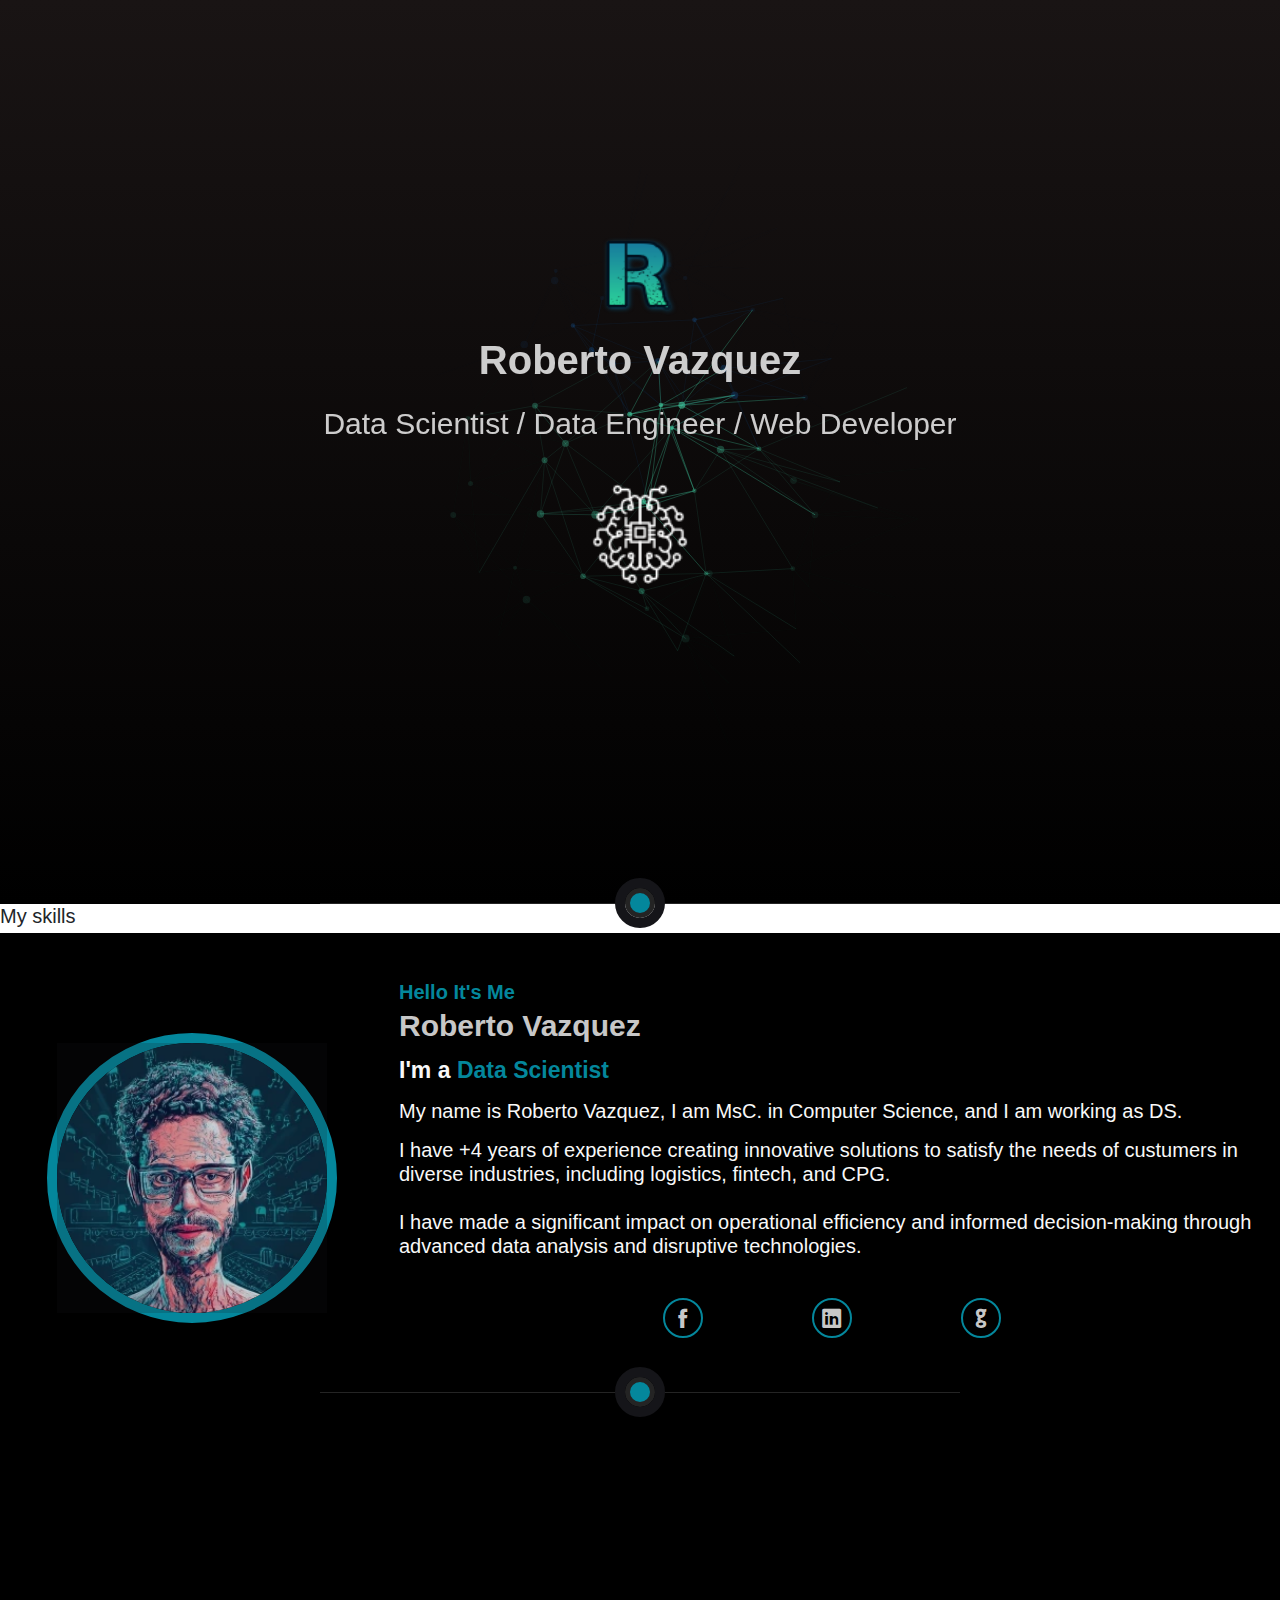
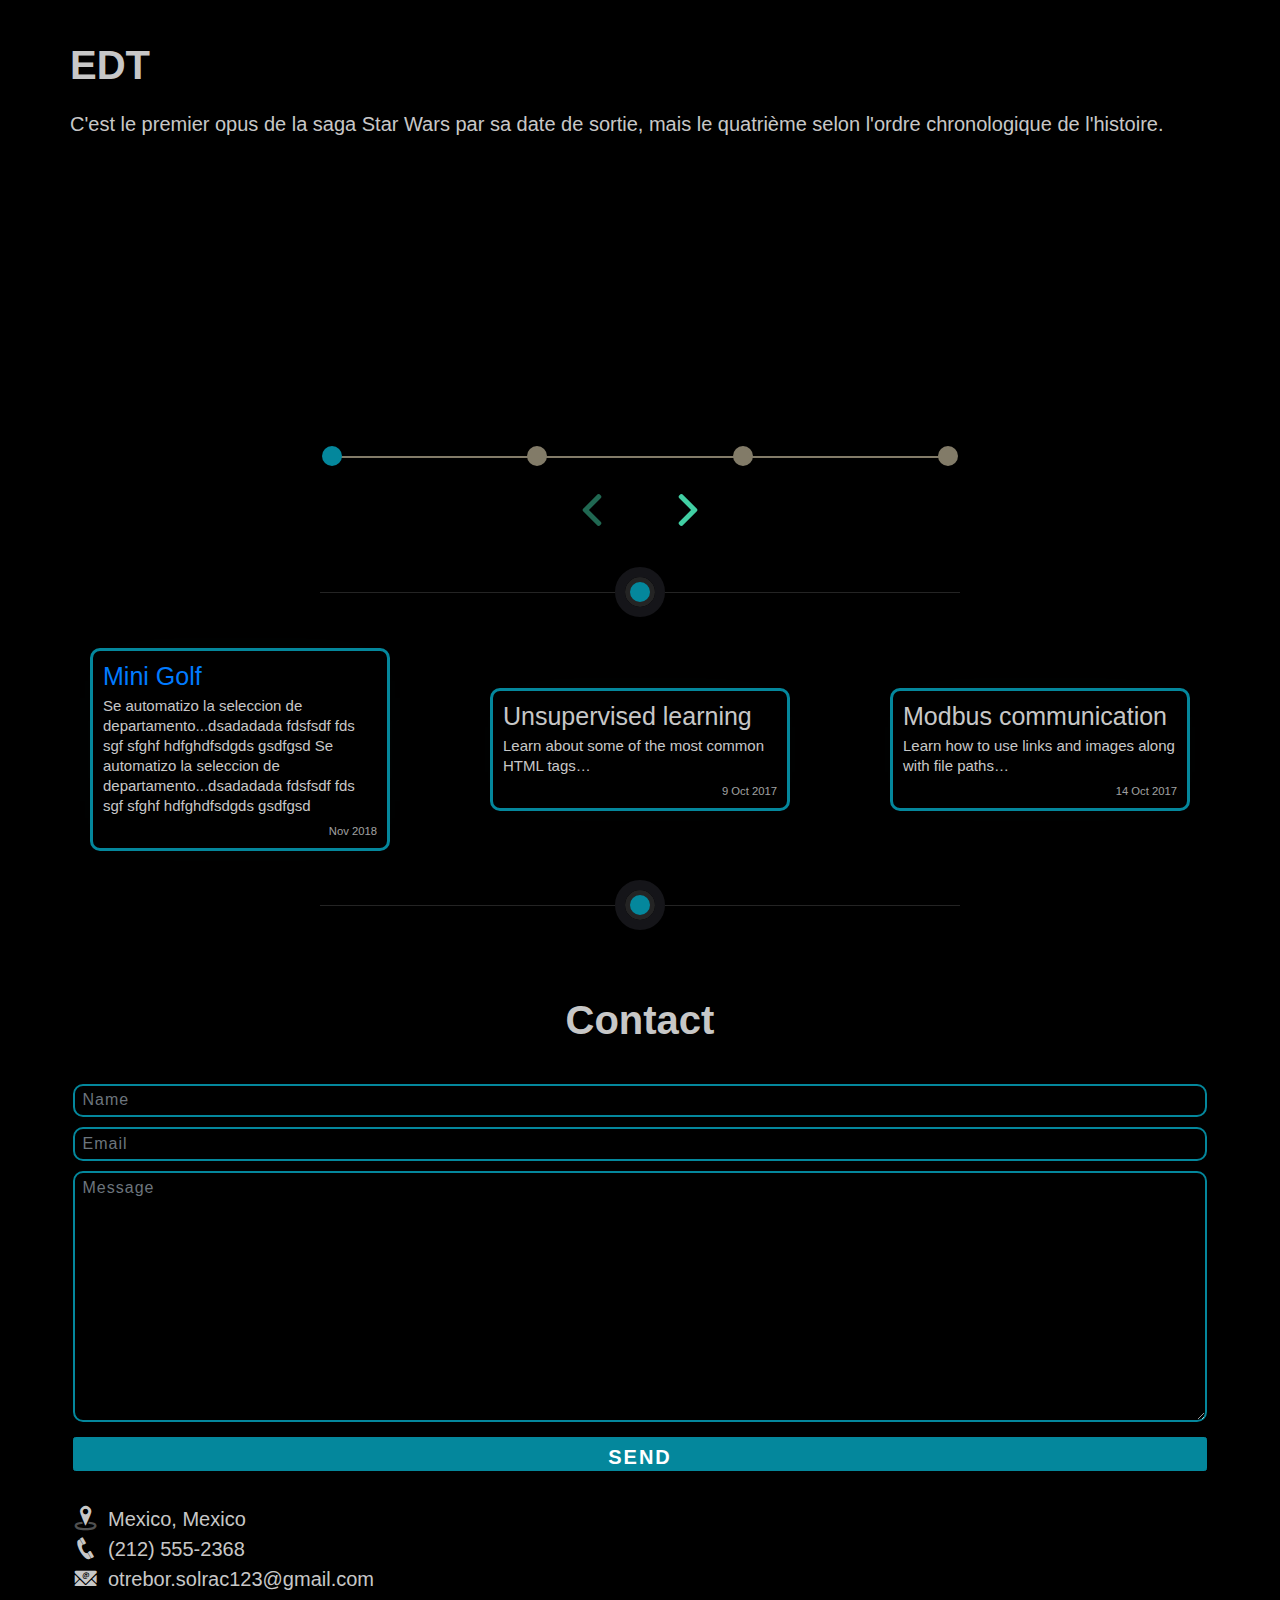
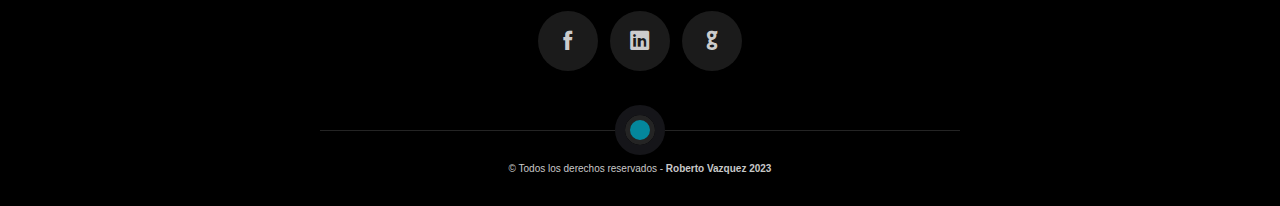
==== index.html @ 20b5a7e4 "main landing page" ====
<!DOCTYPE html>
<html lang="en">
  <head>
    <meta charset="UTF-8" />
    <meta http-equiv="X-UA-Compatible" content="IE=edge" />
    <meta name="viewport" content="width=device-width, initial-scale=1" />

    <title>Roberto Vazquez</title>

    <link
      href="https://fonts.googleapis.com/css2?family=DM+Sans:wght@400;500;700&family=Inter:wght@300;500&display=swap"
      rel="stylesheet"
    />
    <link rel="stylesheet" href="css/icofont.css" />

    <meta
      name="description"
      content="Ingeniero en mecatr'onica, graduado del IPN"
    />
    <meta
      name="keywords"
      content="mechatronic engineer,machine learning, optimization, mathematics, probability,statistics,compuer science"
    />
    <meta name="author" content="Roberto Vazquez" />

    <link rel="stylesheet" type="text/css" href="css/styles.css" />
    <!-- <link rel="stylesheet" type="text/css" href="css/row-down.css" />-->
    <!-- <link rel="stylesheet" type="text/css" href="css/navbar.css" /> -->
    <link rel="stylesheet" type="text/css" href="css/about-me.css" />
    <link rel="stylesheet" type="text/css" href="css/experience.css" />
    <link rel="stylesheet" type="text/css" href="css/projects.css" />
    <link rel="stylesheet" type="text/css" href="css/contact.css" />
    <link rel="stylesheet" type="text/css" href="css/footer.css" />
    <link rel="stylesheet" type="text/css" href="css/icofont/icofont.min.css" />
    <link
      rel="stylesheet"
      href="https://stackpath.bootstrapcdn.com/bootstrap/4.4.1/css/bootstrap.min.css"
    />
  </head>
  <body>
    <header>
      <!-- <nav class="navbar">
        <div class="logo-navbar">
          <img src="img/r-logo.png" />
        </div>
        <ul class="nav-links">
          <div class="menu">
            <li>
              <a href="#about-me" data-scroll class="text-color-nav"
                >About me</a
              >
            </li>
            <li>
              <a href="#work" data-scroll class="text-color-nav">Experience</a>
            </li>
            <li>
              <a href="#portfolio" data-scroll class="text-color-nav"
                >Projects</a
              >
            </li>
            <li>
              <a href="#certificates" data-scroll class="text-color-nav"
                >Certifications</a
              >
            </li>
            <li>
              <a href="#contact" data-scroll class="text-color-nav"
                >Contact me</a
              >
            </li>
          </div>
        </ul>
      </nav> -->
    </header>
    <main>
      <section class="header-animation fixed-circle">
        <canvas id="animation-canvas"></canvas>
        <div id="intro-animation">
          <div class="main-title">
            <div class="logo-r">
              <img src="img/r-logo.png" alt="Logo" />
            </div>
            <h1>Roberto Vazquez</h1>
            <p>
              Data Scientist / Data Engineer / Web Developer
            </p>
            <div class="logo-ml">
              <img src="img/brain-circuit.png" alt="machine-learning logo" />
            </div>
          </div>

          <!-- <div id="row-down">
            <a data-scroll href="#about-me">
              <span></span>
              <span></span>
              <span></span>
              <span></span>
            </a>
          </div> -->
        </div>
      </section>

      <sections class="skills">
        <h2>My skills</h2>
      </sections>
      <section class="about-me fixed-circle" id="about-me">
        <div class="about-me-container">
          <div class="about-me-picture">
            <div class="img">
              <img
                class="img-fluid mx-auto d-block w-100 h-100"
                src="img/roberto.png"
                alt="Roberto Vazquez"
              />
            </div>
          </div>
          <div class="about-me-content">
            <div class="about-me-content-description">
              <h3><span>Hello It's Me </span>Roberto Vazquez</h3>
              <h4>I'm a <span>Data Scientist</span></h4>
              <p>
                My name is Roberto Vazquez, I am MsC. in Computer Science, and I
                am working as DS.
              </p>
              <p>
                I have +4 years of experience creating innovative solutions to
                satisfy the needs of custumers in diverse industries, including
                logistics, fintech, and CPG. 
                
                <br />
                <br />
                I have made a significant impact on
                operational efficiency and informed decision-making through
                advanced data analysis and disruptive technologies.
              </p>
              <p></p>
            </div>
            <ul class="about-social">
              <li>
                <a href="#" target="_blank">
                  <i class="icofont-facebook"></i
                ></a>
              </li>
              <li>
                <a
                  href="https://www.linkedin.com/in/roberto-vazquez-74536046/"
                  target="_blank"
                  ><i class="icofont-linkedin"></i
                ></a>
              </li>
              <li>
                <a href="https://github.com/otrebor-solrac" target="_blank"
                  ><i class="icofont-github"></i
                ></a>
              </li>
            </ul>
          </div>
        </div>
      </section>

      <section class="work-experience fixed-circle" id="work-experience">
        <div class="experience-container">
          <input type="radio" name="film" id="input-1" checked />
          <input type="radio" name="film" id="input-2" />
          <input type="radio" name="film" id="input-3" />
          <input type="radio" name="film" id="input-4" />

          <div class="arrow left" id="arrow-left">
            <label for="input-1">
              <img src="img/flecha-izquierda.png" />
            </label>
          </div>
          <div class="arrow right" id="arrow-right">
            <label for="input-1">
              <img src="img/flecha-derecha.png" />
            </label>
          </div>
          <div class="content">
            <div class="timeline" id="timeline">
              <label class="timeline-dot" for="input-1"></label>
              <label class="timeline-dot" for="input-2"></label>
              <label class="timeline-dot" for="input-3"></label>
              <label class="timeline-dot" for="input-4"></label>
              <div class="timeline-line"></div>
            </div>
            <div class="experience-picture">
              <div class="films-image">
                <div class="films-image-wrapper">
                  <div
                    class="film-image"
                    style="
                      background-image: url(https://media.discordapp.net/attachments/935834214048362506/936037094374133880/MV5BNzVlY2MwMjktM2E4OS00Y2Y3LWE3ZjctYzhkZGM3YzA1ZWM2XkEyXkFqcGdeQXVyNzkwMjQ5NzM._V1_FMjpg_UX1000_.jpg);
                    "
                  ></div>
                  <div
                    class="film-image"
                    style="
                      background-image: url(https://media.discordapp.net/attachments/935834214048362506/936037095053619290/MV5BYmU1NDRjNDgtMzhiMi00NjZmLTg5NGItZDNiZjU5NTU4OTE0XkEyXkFqcGdeQXVyNzkwMjQ5NzM._V1_.jpg);
                    "
                  ></div>
                  <div
                    class="film-image"
                    style="
                      background-image: url(https://media.discordapp.net/attachments/935834214048362506/936037095435305010/55c53b944410859376e55edc1ae3ae5b.jpeg?width=507&height=733);
                    "
                  ></div>
                </div>
              </div>
            </div>
            <div class="experience-description">
              <div class="films-info" id="exp-info-1">
                <div class="film-info">
                  <div class="icon"></div>
                  <h2 class="title">EDT</h2>
                  <p class="description">
                    C'est le premier opus de la saga Star Wars par sa date de
                    sortie, mais le quatrième selon l'ordre chronologique de
                    l'histoire.
                  </p>
                </div>
                <div class="film-info inactive" id="exp-info-2">
                  <div class="icon"></div>
                  <h2 class="title">Inteliemetrica</h2>
                  <p class="description">
                    La guerre entre le maléfique Empire galactique et son
                    antagoniste, l’Alliance rebelle, bat son plein.
                  </p>
                </div>
                <div class="film-info inactive" id="exp-info-3">
                  <div class="icon"></div>
                  <h2 class="title">Sineti</h2>
                  <p class="description">
                    Le maléfique Empire galactique construit une nouvelle
                    station spatiale Étoile de la mort pour anéantir
                    définitivement l'Alliance rebelle.
                  </p>
                </div>
              </div>
            </div>
          </div>
        </div>
      </section>

      <section class="projects fixed-circle" id="projects">
        <div id="modal1" class="modalmask">
          <div class="modalbox movedown">
            <a href="#close" title="Close" class="close">X</a>
            <h2>Proyecto MiniGolf</h2>
            <p>
              La ventana modal aparece por arriba y se desliza hasta su
              posición. Un efecto simple pero elegante.
            </p>
            <p>
              Aquí puedes incluir cualquier cosa como vídeos, mapas,
              formularios...
            </p>
          </div>
        </div>

        <div class="card-grid-space">
          <div class="card">
            <div class="project-description">
              <h1><a href="#modal1">Mini Golf</a></h1>
              <p>
                Se automatizo la seleccion de departamento...dsadadada fdsfsdf
                fds sgf sfghf hdfghdfsdgds gsdfgsd Se automatizo la seleccion de
                departamento...dsadadada fdsfsdf fds sgf sfghf hdfghdfsdgds
                gsdfgsd
              </p>
            </div>
            <div class="date">Nov 2018</div>
          </div>
        </div>
        <div class="card-grid-space">
          <div class="card">
            <div class="project-description">
              <h1>Unsupervised learning</h1>
              <p>Learn about some of the most common HTML tags…</p>
            </div>
            <div class="date">9 Oct 2017</div>
          </div>
        </div>
        <div class="card-grid-space">
          <div class="card">
            <div class="project-description">
              <h1>Modbus communication</h1>
              <p>Learn how to use links and images along with file paths…</p>
            </div>
            <div class="date">14 Oct 2017</div>
          </div>
        </div>
      </section>

      <section class="section-contact fixed-circle" id="contact">
        <h2 class="section-header">Contact</h2>
        <div class="contact-wrapper">
          <form id="contact-form" class="form-horizontal" role="form">
            <div class="form-group">
              <div>
                <input
                  type="text"
                  class="form-control"
                  id="name"
                  placeholder="Name"
                  name="name"
                  value=""
                  required
                />
              </div>
            </div>

            <div class="form-group">
              <div>
                <input
                  type="email"
                  class="form-control"
                  id="email"
                  placeholder="Email"
                  name="email"
                  value=""
                  required
                />
              </div>
            </div>

            <textarea
              class="form-control"
              rows="10"
              placeholder="Message"
              name="message"
              required
            ></textarea>

            <button
              class="btn btn-primary send-button"
              id="submit"
              type="submit"
              value="SEND"
            >
              <div class="alt-send-button">
                <i class="fa fa-paper-plane"></i
                ><span class="send-text">SEND</span>
              </div>
            </button>
          </form>
          <div class="direct-contact-container">
            <ul class="contact-list">
              <li class="list-item">
                <div class="icon">
                  <i class="icofont-duotone icofont-location"></i>
                </div>
                <span class="contact-text place">Mexico, Mexico</span>
              </li>

              <li class="list-item">
                <div class="icon">
                  <i class="icofont-phone"></i>
                </div>
                <span class="contact-text phone">(212) 555-2368</span>
              </li>

              <li class="list-item">
                <div class="icon">
                  <i class="icofont-email"></i>
                </div>
                <span class="contact-text gmail"
                  ><a href="mailto:#" title="Send me an email"
                    >otrebor.solrac123@gmail.com</a
                  ></span
                >
              </li>
            </ul>
            <ul class="social-media-list">
              <li>
                <a href="#" target="_blank" class="contact-icon">
                  <i class="icofont-facebook" aria-hidden="true"></i
                ></a>
              </li>
              <li>
                <a
                  href="https://www.linkedin.com/in/roberto-vazquez-74536046/"
                  target="_blank"
                  class="contact-icon"
                >
                  <i class="icofont-linkedin" aria-hidden="true"></i
                ></a>
              </li>
              <li>
                <a
                  href="https://github.com/otrebor-solrac"
                  target="_blank"
                  class="contact-icon"
                >
                  <i class="icofont-github" aria-hidden="true"></i
                ></a>
              </li>
            </ul>
          </div>
        </div>
      </section>
    </main>
    <footer>
      <div class="footer-container">
        <p>
          © Todos los derechos reservados -
          <strong> Roberto Vazquez 2023 </strong>
        </p>
      </div>
    </footer>

    <!-- Script for intro animation  -->
    <script src="scripts/animation/TweenLite.min.js"></script>
    <script src="scripts/animation/EasePack.min.js"></script>
    <script src="scripts/animation/rAF.js"></script>
    <script src="scripts/animation/introAnimation.js"></script>
    <script src="scripts/animation/waypoints.min.js"></script>

    <script src="scripts/carrusel.js"></script>
  </body>
</html>
---- css/styles.css ----
:root {
  --black-background: black;
  --warm-black: #031926;
  --just-white: rgba(245, 245, 245, 0.829);
  --gradient-black: rgba(21, 21, 25, 0.18);
  --purple: #3c3163;
  --yellow: #fff38a;
  --transition-time: 0.5s;
  --bg-filter-opacity: 0.5;
  --warm-blue: #04879c;
  --grey: #827b68;
}

* {
  box-sizing: border-box;
  margin: 0;
  padding: 0;
}

html {
  font-size: 62.5%;
  font-family: "DM Sans", sans-serif;
}

body {
  background: var(--black-background);
  color: var(--just-white);
}

/* Lighting circle */
.fixed-circle {
  padding: 50px 10px;
  position: relative;
  transition: all 0.9s ease-in-out;
}
.fixed-circle::after {
  content: "";
  position: absolute;
  bottom: 0;
  left: 50%;
  width: 50%;
  height: 1px;
  transform: translateX(-50%);
  background-color: #242424;
}
.fixed-circle::before {
  content: "";
  position: absolute;
  bottom: -14px;
  left: 50%;
  width: 30px;
  height: 30px;
  border-radius: 50%;
  transform: translateX(-50%);
  background-color: var(--warm-blue);
  border: 5px solid #242424;
  outline: 10px solid #151519;
  z-index: 9;
  animation: toggleFade 2s infinite;
}
@keyframes toggleFade {
  0%,
  100% {
    background-color: var(--warm-blue);
  }
  50% {
    background-color: #242424;
  }
}

/* Start animation */
.header-animation {
  height: 100%;
  width: 100%;
  background-color: var(--black-background);
  background-image: linear-gradient(0deg, #000000 0%, #191414 100%);
  padding: 0px;
}

/*Content*/
.main-title {
  position: absolute;
  height: 50%;
  width: 50%;
  left: 25%;
  top: 25%;
  color: var(--just-white);
}

.main-title .logo-r {
  text-align: center;
}

.main-title h1 {
  font-size: 4rem;
  font-weight: 700;
  text-align: center;
  margin: 10px;
}

.main-title p {
  margin-top: 20px;
  font-size: 3rem;
  font-weight: 500;
  text-align: center;
  line-height: 2.5rem;
}

.main-title .logo-ml {
  text-align: center;
  padding-top: 3rem;
  filter: invert(100%);
  -webkit-filter: invert(100%);
}

img {
  height: 100px;
  width: 100px;
}

@media (max-width: 640px) {
  img {
    width: 70px;
    height: 70px;
  }
  .main-title h1 {
    font-size: 4rem;
  }
  .main-title p {
    font-size: 2rem;
  }
}

@media (min-width: 641px) {
  .main-title p {
    line-height: 4rem;
  }
}
---- css/row-down.css ----
/* style="width: 100%; height: 400px; border-radius: 50%" */

#row-down a {
  border-radius: 50%;
}

#row-down a span {
  position: absolute;
  top: 88%;
  left: 50%;
  width: 24px;
  height: 24px;
  margin-left: -12px;
  border-left: 2px solid #ffffff;
  border-bottom: 2px solid #ffffff;
  -webkit-transform: rotate(-45deg);
  transform: rotate(-45deg);
  -webkit-animation: rdown 2s infinite;
  animation: rdown 2s infinite;
  opacity: 0;
  box-sizing: border-box;
}

#row-down a span:nth-of-type(1) {
  -webkit-animation-delay: 0s;
  animation-delay: 0s;
}

#row-down a span:nth-of-type(2) {
  top: 90%;
  -webkit-animation-delay: 0.1s;
  animation-delay: 0.1s;
}

#row-down a span:nth-of-type(3) {
    top: 92%;
    -webkit-animation-delay: 0.2s;
    animation-delay: 0.2s;
  }

#row-down a span:nth-of-type(4) {
  top: 94%;
  -webkit-animation-delay: 0.3s;
  animation-delay: 0.3s;
}

@keyframes rdown {
  0% {
    opacity: 0;
  }
  50% {
    opacity: 1;
  }
  100% {
    opacity: 0;
  }
}
---- css/navbar.css ----
/* .text-color-nav {
  color: rgba(245, 245, 245, 0.829);
} */

.navbar {
  display: flex;
  align-items: center;
  justify-content: space-between;
  background-color: #1f1f1e;
  height: 4rem;
  overflow: hidden;
}
.navbar img {
  height: 50px;
  width: 50px;
}

.nav-links {
  list-style: none;
}

.nav-links a {
  /* color:var(--just-white); */
  color: rgba(245, 245, 245, 0.829);
  text-decoration: none;
}

.menu {
  display: flex;
  font-size: 2rem;
}

.menu li:hover {
  background-color: #4c9e9e;
  border-radius: 2px;
  transition: 0.5s ease;
}

.menu a:hover {
  text-decoration: none;
}

.menu li {
  padding: 5px 10px;
}

body {
  background: url("https://i.ytimg.com/vi/4kfXjatgeEU/maxresdefault.jpg");
}
.container {
  width: 80%;
  margin: auto;
  top: 50px;
  position: relative;
}
.flexnav,
.flexnav ul {
  list-style: none;
  margin: 0;
}
.flexnav,
.menu-button {
  font-family: Lato, Helvetica, sans-serif;
  line-height: 1;
  background: #2b2f3a;
}
.flexnav {
  padding: 0;
  display: block;
  overflow: visible;
  width: 100%;
}
.flexnav > li > a,
.menu-button {
  padding: 18px 22px;
  font-size: 18px;
  text-transform: uppercase;
}
.flexnav:after {
  content: "";
  display: table;
  clear: both;
}
.menu-button {
  display: none;
  color: #7a8189;
  cursor: pointer;
}
.flexnav > li {
  float: left;
  display: block;
  position: relative;
}
.flexnav li a {
  color: #7a8189;
  -webkit-transition: color 0.2s ease-out;
  -moz-transition: color 0.2s ease-out;
  -ms-transition: color 0.2s ease-out;
  -o-transition: color 0.2s ease-out;
  transition: color 0.2s ease-out;
}
.flexnav > li > a {
  display: block;
  font-weight: 300;
  text-decoration: none;
}
.flexnav li a:hover {
  color: #fff;
}
.flexnav > .item-with-ul > a {
  padding-right: 66px;
}
touch-button {
  display: block;
  position: absolute;
  right: 0;
  top: 0;
  width: 54px;
  height: 54px;
  z-index: 99;
  cursor: pointer;
  background: 0 0;
}
.touch-button::after {
  content: "";
  display: block;
  position: absolute;
  width: 26px;
  height: 26px;
  border: 1px solid #7a8189;
  right: 13px;
  top: 13px;
  border-radius: 23px;
}
.touch-button::before {
  content: "";
  display: block;
  width: 10px;
  height: 10px;
  position: absolute;
  border-bottom: 1px solid #7a8189;
  border-left: 1px solid #7a8189;
  right: 21px;
  top: 20px;
  -webkit-transform: rotate(-45deg);
  -moz-transform: rotate(-45deg);
  -ms-transform: rotate(-45deg);
  -o-transform: rotate(-45deg);
  transform: rotate(-45deg);
}
.flexnav li:hover > .touch-button::before,
.sm-screen .submenu-open::before {
  border-bottom-color: #fff;
  border-left-color: #fff;
}
.flexnav li:hover > .touch-button::after,
.sm-screen .submenu-open::after {
  border-color: #fff;
}
.flexnav ul {
  position: absolute;
  left: 0;
  padding: 0;
}
.flexnav ul ul {
  left: 244px;
  top: -1px;
}
.flexnav ul li {
  display: block;
  position: relative;
  padding: 0;
  margin: 0;
  border-top: 1px solid #31353f;
}
.flexnav ul li a {
  background: #2b2f3a;
  padding: 12px 22px;
  display: block;
  width: 200px;
  text-decoration: none;
}
.flexnav ul .touch-button {
  width: 40px;
  height: 40px;
  border-left: 1px solid #31353f;
}
.flexnav ul .touch-button::after {
  top: 8px;
  right: 8px;
  width: 22px;
  height: 22px;
}
.flexnav ul .touch-button::before {
  right: 17px;
  top: 16px;
  height: 7px;
  width: 7px;
  -webkit-transform: rotate(-135deg);
  -moz-transform: rotate(-135deg);
  -ms-transform: rotate(-135deg);
  -o-transform: rotate(-135deg);
  transform: rotate(-135deg);
}
@media all and (max-width: 800px) {
  .flexnav {
    overflow: hidden;
    max-height: 0;
  }
  .flexnav.show {
    overflow: visible;
    max-height: 3000px;
  }
  .flexnav li {
    float: none;
  }
  .flexnav ul li a {
    width: auto;
    padding-left: 42px;
  }
  .flexnav > li {
    border-top: 1px solid #31353f;
  }
  .flexnav ul,
  .flexnav ul ul {
    position: relative;
    left: 0;
    width: 100%;
  }
  .flexnav.show .touch-button,
  .menu-button .touch-button {
    border-left: 1px solid #31353f;
    z-index: 999;
  }
  .flexnav ul .touch-button::before {
    -webkit-transform: rotate(-45deg);
    -moz-transform: rotate(-45deg);
    -ms-transform: rotate(-45deg);
    -o-transform: rotate(-45deg);
    transform: rotate(-45deg);
    right: 16px;
    top: 15px;
  }
  .menu-button {
    display: block;
  }
  .menu-button .touch-button::before {
    -webkit-transform: rotate(0);
    -moz-transform: rotate(0);
    -ms-transform: rotate(0);
    -o-transform: rotate(0);
    transform: rotate(0);
    border-left: 0;
    border-top: 2px solid #7a8189;
    border-bottom: 2px solid #7a8189;
    height: 2px;
    width: 12px;
    top: 22px;
  }
  .menu-button::after {
    display: block;
    width: 12px;
    height: 2px;
    content: "";
    position: absolute;
    background: #7a8189;
    right: 21px;
    top: 30px;
  }
  .flexnav ul ul li a {
    padding-left: 62px;
  }
  .flexnav ul ul ul li a {
    padding-left: 82px;
  }
}
---- css/about-me.css ----
.about-me {
  background-color: var(--black-background);
  padding: 0px;
}
.about-me-container {
  padding-top: 30px;
}
.about-me-picture {
  display: flex;
  justify-content: center;
  align-items: center;
}
.about-me-content {
  display: flex;
  flex-direction: column;
}


.about-me .img {
  position: relative;
  width: 290px;
  height: 290px;
  border-radius: 50%;
  border: 10px solid var(--warm-blue);
}
.about-me .img img {
  border-radius: 50%;
  transition: 1s;
}
.about-me .img:hover img {
  transform: scale(1.03);
}

.about-me .img::after {
  content: "";
  position: absolute;
  top: 0%;
  left: 0%;
  width: 100%;
  height: 100%;
  background-color: rgba(21, 21, 25, 0.18);
}

.about-me .about-me-content h3 {
  font-size: 30px;
  line-height: 28.8px;
  font-weight: 800;
  color: var(--just-white);
  margin: 15px;
}

.about-me .about-me-content h3 span {
  font-size: 20px;
  margin-bottom: 5px;
  color: var(--warm-blue);
  display: block;
}
.about-me .about-me-content h4 {
  font-size: 23px;
  line-height: 28.8px;
  color: #f8f8f8;
  font-weight: 600;
  margin: 15px;
}

.about-me .about-me-content h4 span {
  color: var(--warm-blue);
  font-weight: 800;
}

.about-me .about-me-content p {
  width: calc(100% - 25px);
  font-size: 2rem;
  line-height: 24px;
  color: #f8f8f8;
  /* max-width: 400px; */
  margin: 15px;
}

.about-me .about-social {
  margin-top: 25px;
  list-style: none;
  display: inline-flex;
  justify-content: space-around;
  width: 50%;
  margin: 0 auto;
  padding-top: 25px;
  padding-bottom: 55px;
}

.about-me .about-social li a {
  display: block;
  font-size: 22px;
  color: var(--just-white);
  height: 40px;
  width: 40px;
  border-radius: 100%;
  border: 2px solid var(--warm-blue);
  line-height: 38px;
  text-align: center;
  -webkit-transition: all 0.4s;
  transition: all 0.4s;
  text-decoration: none;
}
.about-me .about-social li:hover a {
  transform: rotateY(360deg) scale(1.2);
  color: #f8f8f8;
}
.about-me .about-social li:nth-child(1):hover a {
  background-color: #1877f2;
  border-color: #1877f2;
}
.about-me .about-social li:nth-child(2):hover a {
  background-color: #0a66c2;
  border-color: #0a66c2;
}
.about-me .about-social li:nth-child(3):hover a {
  background-color: #0d1117;
  border-color: #0d1117;
}

@media (max-width: 640px) {
  .about-me .about-me-content {
    margin-top: 30px;
  }
  .about-me .img {
    width: 200px;
    height: 200px;
    border: 5px solid var(--warm-blue);
  }
}

@media (min-width: 641px) {
  .about-me-container {
    display: flex;
    flex-direction: row;
  }
  .about-me-picture {
    width: 30%;
  }
  .about-me-content {
    width: 70%;
  }
}

@media (min-width: 641px) and (max-width: 1000px) {
  .about-me .img {
    width: 190px;
    height: 190px;
    border: 5px solid var(--warm-blue);
  }
  .about-me .about-social {
    width: 50%;
    margin: 0 auto;
  }
}


/* @media (min-width: 576px) and (max-width: 767.98px) {
  .about-me .about-me-content {
    margin-top: 30px;
  }
}
@media (max-width: 575.98px) {
  .about-me .about-me-content h3 {
    font-size: 20px;
  }
}
@media (min-width: 576px) and (max-width: 767.98px) {
  .about-me .about-me-content h3 {
    height: auto;
    box-shadow: none;
  }
}
@media (min-width: 768px) and (max-width: 991.98px) {
  .about-me .about-me-content h3 {
    height: auto;
    box-shadow: none;
  }
} */
---- css/experience.css ----
.work-experience {
  background-color: var(--black-background);
}
.inactive {
  display: none;
}
.experience-container {
  padding: 0;
  margin: 0;
  user-select: none;
  width: 100%;
  height: 700px;
  /* background-color: red; */
  position: relative;
}

.experience-container input {
  position: absolute;
  left: -9999px;
}

.experience-container .arrow {
  position: absolute;
  width: 32px;
  height: 32px;
  bottom: 2.5%;
  z-index: 3;
}

.experience-container .arrow img {
  height: 32px;
  width: 32px;
  z-index: 2;
}

.experience-container .arrow.right {
  left: calc(50% + 32px);
}

.experience-container .arrow.left {
  left: calc(50% - 64px);
}
.experience-container .arrow label {
  position: absolute;
  opacity: 1;
  pointer-events: none;
}

.experience-container .content {
  width: 100%;
  height: 90%;
  display: flex;
  /* background-color: rgba(20, 8, 53, 0.788); */
  background-color: var(---black-background);
  position: absolute;
  z-index: 1;
  border-radius: 25px;
  margin: 0 auto;
  display: flex;
  flex-direction: column;
}

.experience-container .timeline {
  position: absolute;
  left: 10%;
  width: 80%;
  height: 30px;
  bottom: 0%;
  display: inline-flex;
  align-items: center;
  justify-content: space-evenly;
  /* max-width: 500px; */
  /* background-color: gainsboro; */
}
.experience-container .content .experience-picture {
  flex: 1 1 25%;
  /* background-color: darkorange; */
  margin: 10px;
  height: 35%;
}

.experience-container .content .experience-description {
  display: flex;
  flex-direction: column;
  flex: 1 1 75%;
  /* background-color: blue; */
  margin: 10px;
  height: 65%;
  position: relative;
}

.experience-container .timeline-dot {
  z-index: 1;
  height: 2rem;
  width: 2rem;
  border-radius: 50%;
  background: var(--warm-blue);
  transition: var(--transition-time) ease all;
}

.experience-container .timeline-line {
  position: absolute;
  top: calc(50% - 1px);
  margin-top: -1px;
  width: 60%;
  height: 2px;
  background: var(--grey);
}

.experience-container .film-info {
  position: absolute;
  top: 0;
  right: 0;
  width: calc(100% - 25px);
  transform: translate(5px);
  opacity: 1;
  transition: var(--transition-time) ease all;
  /* background-color: aqua; */
}

.experience-container .film-info .title {
  font-size: 40px;
  font-weight: 700;
  margin: 2rem;
  color: var(--just-white);
}
/* .experience-container .experience-description h2 {
  background-color: blue;
} */
.experience-container .film-info .description {
  margin: 2rem;
  font-size: 20px;
  line-height: 1.5;
  color: var(--just-white);
  /* background-color: blue; */
}
.experience-container .films-image {
  margin: 0 auto;
  position: relative;
  overflow: hidden;
  width: 100%;
  height: 30%;
}

.experience-container .films-image-wrapper {
  position: absolute;
  width: 100%;
  height: 100%;
  left: 0;
  display: flex;
  transition: var(--transition-time) ease all;
}
.experience-container .film-image {
  position: relative;
  height: 100%;
  flex: 1 1 33.33%;
  width: 33.33%;
  background-size: 130%;
}

.experience-container .timeline-line:before {
  content: "";
  position: absolute;
  left: 0;
  width: 0%;
  height: 100%;
  transition: var(--transition-time) ease all;
}

.experience-container #input-1:checked ~ .content .timeline-line::before {
  width: 0%;
  background: var(--warm-blue);
}

.experience-container #input-2:checked ~ .content .timeline-line:before {
  width: 33.3%;
  background: var(--warm-blue);
}

.experience-container #input-3:checked ~ .content .timeline-line:before {
  width: 66.6%;
  background: var(--warm-blue);
}

.experience-container #input-4:checked ~ .content .timeline-line:before {
  width: 100%;
  background: var(--warm-blue);
}
---- css/projects.css ----
.projects {
  display: flex;
  justify-content: space-around;
  flex-wrap: wrap;
  align-items: center;
  padding: 4rem;
  background-color: black;
}

.card-grid-space {
  width: 90%;
  max-width: 300px;
  height: auto;
  position: relative;
  margin: 15px;
}

.projects .card {
  height: 100%;
  font-size: 1.5rem;
  background-color: black;
  color: var(--just-white);
  border-radius: 10px;
  padding: 1rem;
  overflow: hidden;
  border: 3px solid var(--warm-blue);
  text-decoration: none;
  background-size: cover;
  background-position: center;

  box-shadow: 0 0 5rem -5rem var(--warm-blue);
  transition: all, var(--transition-time);
  align-items: flex-start;

  display: block;
  /* flex-direction: column; */
  position: relative;

  /* background-image: linear-gradient(
      rgba(0, 0, 0, var(--bg-filter-opacity)),
      rgba(0, 0, 0, var(--bg-filter-opacity))
    ),
    url("https://images1-focus-opensocial.googleusercontent.com/gadgets/proxy?container=focus&resize_w=1500&url=https://codetheweb.blog/assets/img/posts/html-syntax/cover.jpg"); */
}

.card .date {
  width: 100%;
  font-size: 0.75em;
  line-height: 1em;
  opacity: 0.8;
  display: flex;
  justify-content: flex-end;
}

.card h2 {
  margin: 0;
  font-size: 1.5em;
  line-height: 1.2em;
}

.card p {
  font-size: 1.5rem;
  margin-top: 0.5rem;
  line-height: 2rem;
}

/* 
.card:hover {
  transform: rotate(0);
}


.card:before,
.card:after {
  content: "";
  transform: scale(0);
  transform-origin: top left;
  border-radius: 50%;
  position: absolute;
  left: -50%;
  top: -50%;
  z-index: -5;
  transition: all, var(--transition-time);
  transition-timing-function: ease-in-out;
}

.card:before {
  background: #ddd;
  width: 250%;
  height: 250%;
}

.card:after {
  background: white;
  width: 200%;
  height: 200%;
}

.card:hover {
  color: var(--color);
}

.card:hover:before,
.card:hover:after {
  transform: scale(1);
}

.card-grid-space .num {
  font-size: 3em;
  margin-bottom: 1.2rem;
  margin-left: 1rem;
}

.info {
  font-size: 1.2em;
  display: flex;
  padding: 1em 3em;
  height: 3em;
}

.info img {
  height: 3em;
  margin-right: 0.5em;
}

.info h1 {
  font-size: 1em;
  font-weight: normal;
} */

/* MEDIA QUERIES */
/* @media screen and (max-width: 1285px) {
  .cards-wrapper {
    grid-template-columns: 1fr 1fr;
  }
}

@media screen and (max-width: 900px) {
  .cards-wrapper {
    grid-template-columns: 1fr;
  }
  .info {
    justify-content: center;
  }
  .card-grid-space .num {
    /margin-left: 0;
    /text-align: center;
  }
}

@media screen and (max-width: 500px) {
  .cards-wrapper {
    padding: 4rem 2rem;
  }
  .card {
    max-width: calc(100vw - 4rem);
  }
}

@media screen and (max-width: 450px) {
  .info {
    display: block;
    text-align: center;
  }
  .info h1 {
    margin: 0;
  }
} */


/*Efecto*/
.modalmask {
  position: fixed;
  top: 0;
  right: 0;
  bottom: 0;
  left: 0;
  background: rgba(0,0,0,0.5);
  z-index: 99999;
  opacity:0;
  -webkit-transition: opacity var(--transition-time) ease-in;
  -moz-transition: opacity var(--transition-time) ease-in;
  transition: opacity var(--transition-time) ease-in;
  pointer-events: none;
}
.modalmask:target {
  opacity:1;
  pointer-events: auto;
}

/*Formato de la ventana*/
.modalbox{
  width: 80%;
  height: 50%;
  position: absolute;
  background: #fff;
  border-radius:3px;
  -webkit-transition: all 500ms ease-in;
  -moz-transition: all 500ms ease-in;
  transition: all 500ms ease-in;
  padding: 10px;
  top: 25%;
  left: 10%;  
}

/*Movimientos*/
.movedown {
  margin: 0 auto;
}
.rotate {
  margin: 10% auto;
  -webkit-transform: scale(-5,-5);
  transform: scale(-5,-5);
}
.resize {
  margin: 10% auto;
  width:0;
  height:0;

}
.modalmask:target .movedown{       
  margin: 0 auto;
}
.modalmask:target .rotate{     
  transform: rotate(360deg) scale(1,1);
      -webkit-transform: rotate(360deg) scale(1,1);
}

.modalmask:target .resize{
  width:300px;
  height:300px;
}

/*Boton de cerrar*/
.close {
  background: #606061;
  color: #FFFFFF;
  line-height: 25px;
  position: absolute;
  right: 1px;
  text-align: center;
  top: 1px;
  width: 24px;
  text-decoration: none;
  font-weight: bold;
  border-radius:3px;

}

.close:hover {
  background: #FAAC58;
  color:#222;
}
---- css/contact.css ----
#contact {
  width: 100%;
  height: 100%;
  background-color: var(--black-background);
}

.section-contact .section-header {
  text-align: center;
  margin: 0 auto;
  padding: 40px 0;
  font-size: 4rem;
  font-weight: 700;
  color: var(--just-white);
  max-width: 840px;
}

.section-contact .contact-wrapper {
  display: flex;
  flex-direction: column;
  justify-content: center;
  margin: 0 auto;
  min-width: 320px;
  /* background-color: blue; */
  position: relative;
}

.section-contact .form-horizontal {
  width: 90%;
  font-weight: 500;
  display: flex;
  flex-direction: column;
  justify-content: center;
  margin: 0 auto;
}

.section-contact .direct-contact-container {
  width: 90%;
  font-weight: 500;
  margin: 0 auto;
  font-size: 1.6rem;
  display: flex;
  flex-direction: column;
  justify-content: center;
}

.section-contact .form-control,
textarea {
  width: 100%;
  border-radius: 10px;
  border: 2px solid var(--warm-blue);
  background-color: var(--black-background);
  letter-spacing: 1px;
  font-size: 1.6rem;
}

#submit {
  background-color: var(--warm-blue);
  border-color: var(--warm-blue);
}
.send-button {
  margin-top: 15px;
  height: 34px;
  width: 100%;
  overflow: hidden;
  transition: all 0.2s ease-in-out;
  border-radius: 10px;
}
.send-text {
  font-size: 2rem;
  font-weight: 700;
  letter-spacing: 2px;
}

.contact-list {
  list-style-type: none;
  display: flex;
  flex-direction: column;
  justify-content: center;
  text-decoration: none;
  padding-top: 30px;
  color: var(--just-white);
}

.social-media-list {
  position: relative;
  font-size: 22px;
  text-align: center;
  width: 100%;
  margin: 0 auto;
  padding: 0;
}

.list-item {
  line-height: 2rem;
  display: flex;
  margin-top: 5px;
  align-items: center;
  color: var(--just-white);
}
.contact-text {
  font-size: 2rem;
}
.list-item .icon {
  font-size: 2.5rem;
  margin-right: 10px;
}

.contact-list li a {
  color: var(--just-white);
}

.social-media-list li a {
  color: var(--just-white);
}

.social-media-list li {
  position: relative;
  display: inline-block;
  height: 60px;
  width: 60px;
  margin: 10px 3px;
  line-height: 60px;
  border-radius: 50%;
  color: var(--just-white);
  background-color: rgb(27, 27, 27);
  cursor: pointer;
  transition: all 0.2s ease-in-out;
}

/* .social-media-list li:after {
  content: "";
  position: absolute;
  top: 0;
  left: 0;
  width: 60px;
  height: 60px;
  line-height: 60px;
  border-radius: 50%;
  opacity: 0;
  box-shadow: 0 0 0 1px var(--just-white);
  transition: all 0.2s ease-in-out;
}

.social-media-list li:hover {
  background-color: var(--just-white);
} */

/* .social-media-list li:hover:after {
  opacity: 1;
  transform: scale(1.12);
  transition-timing-function: cubic-bezier(0.37, 0.74, 0.15, 1.65);
} */

/* .social-media-list li:hover a {
  color: var(--black-background);
} */

/*
@media screen and (max-width: 850px) {
  .contact-wrapper {
    display: flex;
    flex-direction: column;
  }
  .direct-contact-container,
  .form-horizontal {
    margin: 0 auto;
  }

  .direct-contact-container {
    margin-top: 60px;
    max-width: 300px;
  }
  .social-media-list li {
    height: 60px;
    width: 60px;
    line-height: 60px;
  }
  .social-media-list li:after {
    width: 60px;
    height: 60px;
    line-height: 60px;
  }
}

@media screen and (max-width: 569px) {
  .direct-contact-container,
  .form-wrapper {
    float: none;
    margin: 0 auto;
  }
  .form-control,
  textarea {
    margin: 0 auto;
  }

  .name,
  .email,
  textarea {
    width: 280px;
  }

  .direct-contact-container {
    margin-top: 60px;
    max-width: 280px;
  }
  .social-media-list {
    left: 0;
  }
  .social-media-list li {
    height: 55px;
    width: 55px;
    line-height: 55px;
    font-size: 2rem;
  }
  .social-media-list li:after {
    width: 55px;
    height: 55px;
    line-height: 55px;
  }
}

@media screen and (max-width: 410px) {
  .send-button {
    width: 99%;
  }
} */
---- css/footer.css ----
.footer-container {
  background-color: black;
  display: flex;
  justify-content: center;
}

.footer-container p {
  margin: 30px;
  font-size: 1rem;
  color: var(--just-white);
}
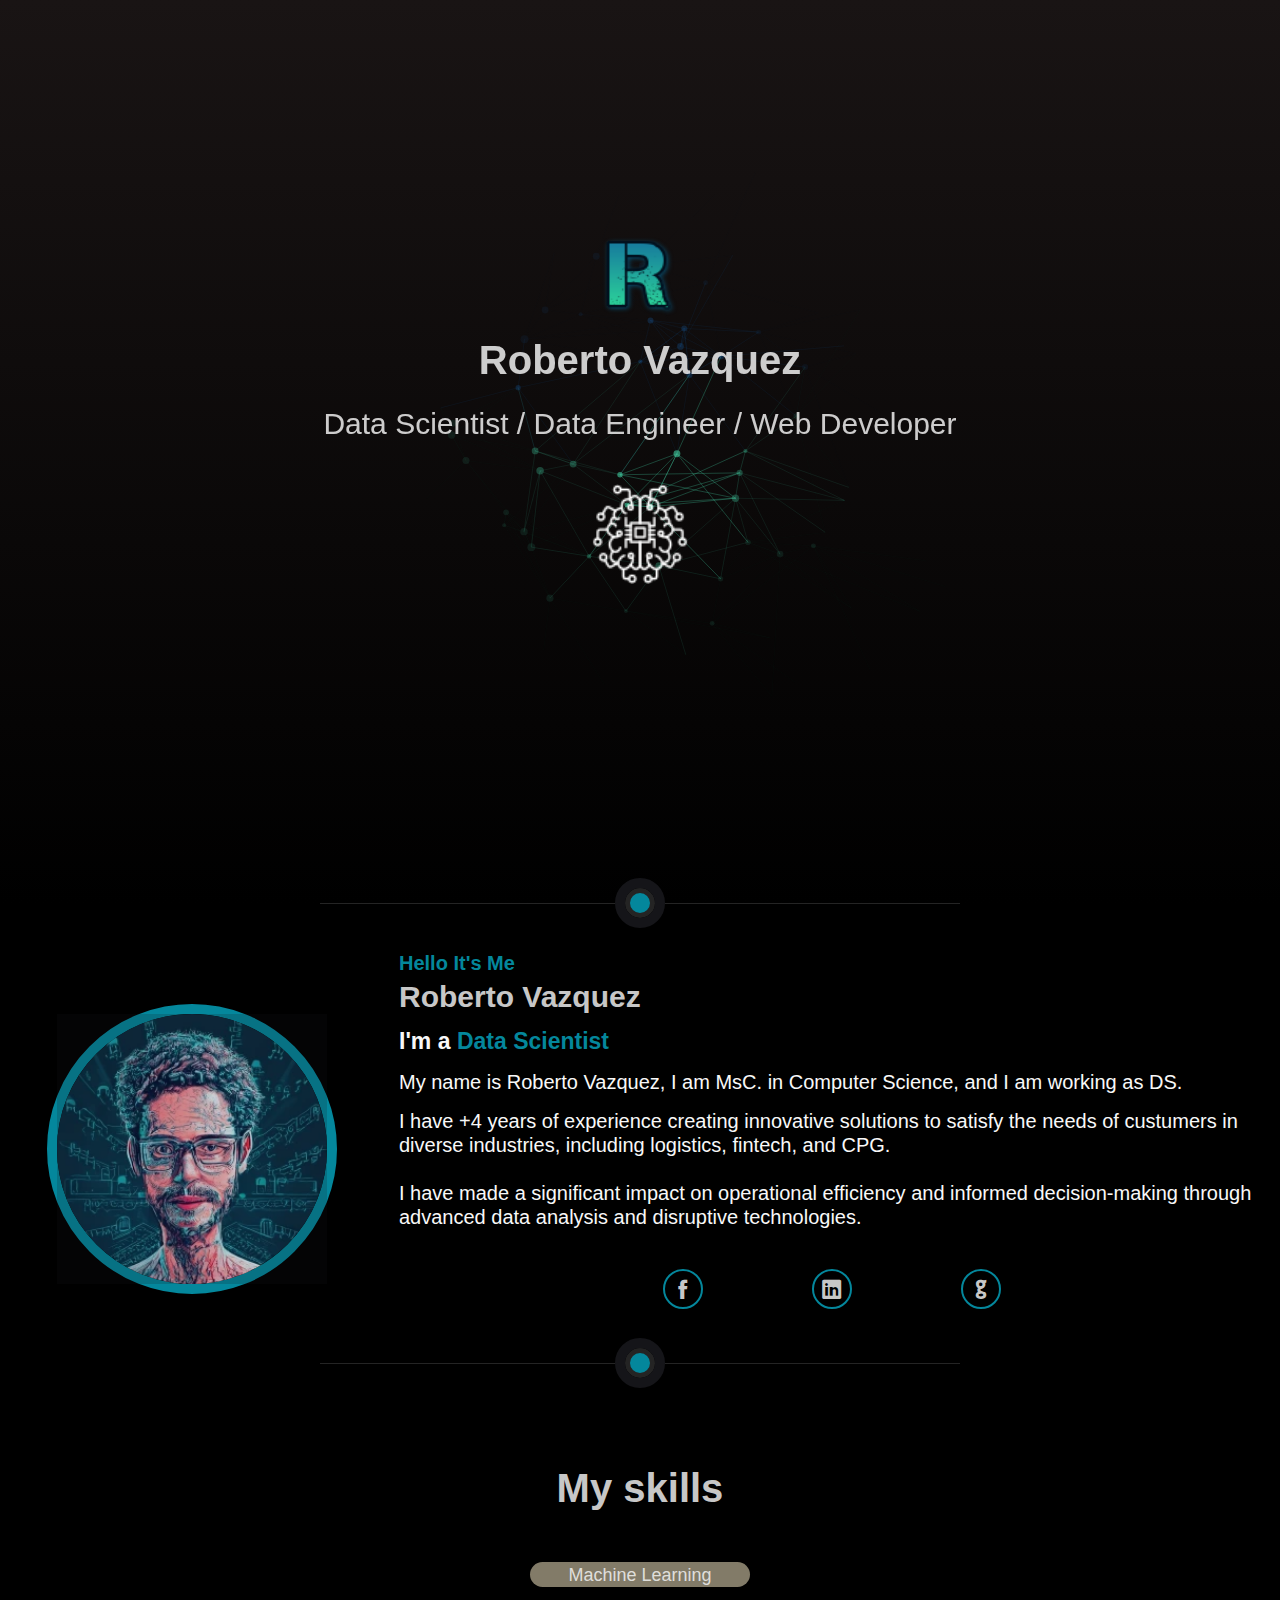
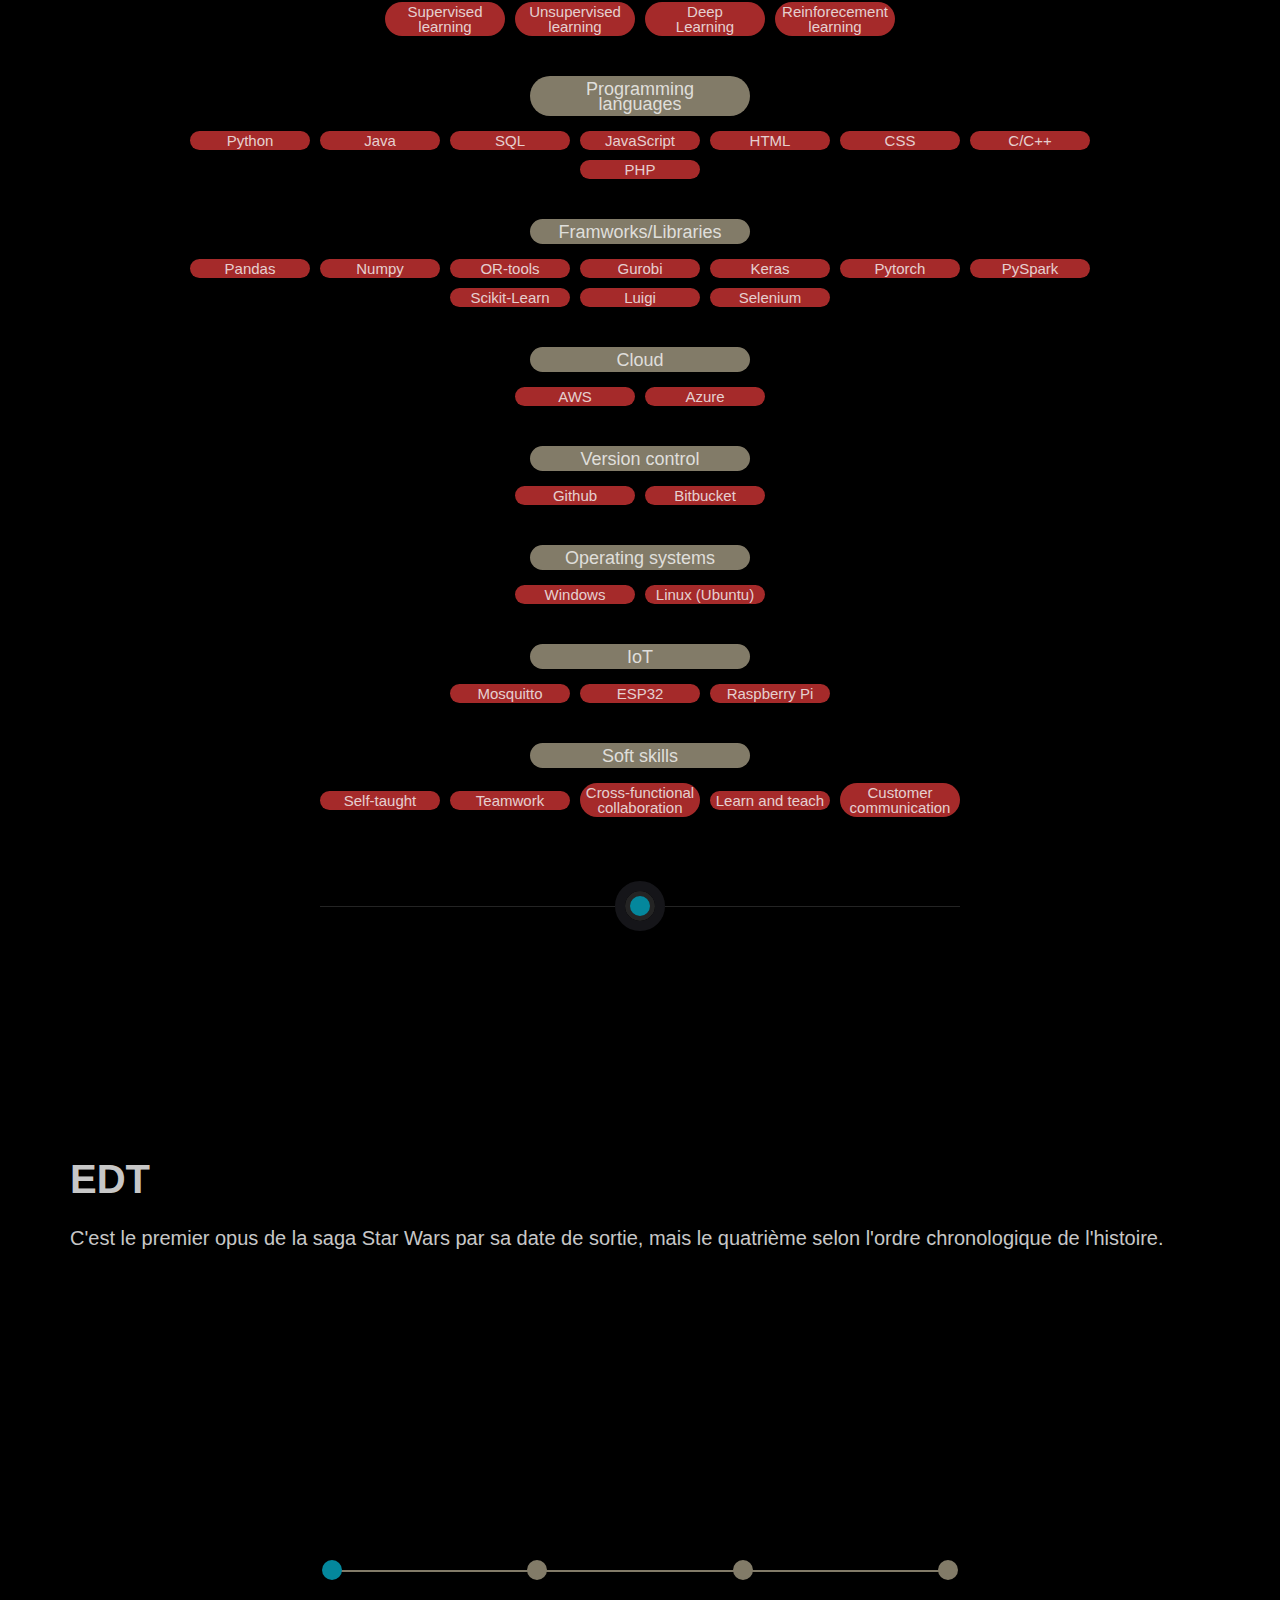
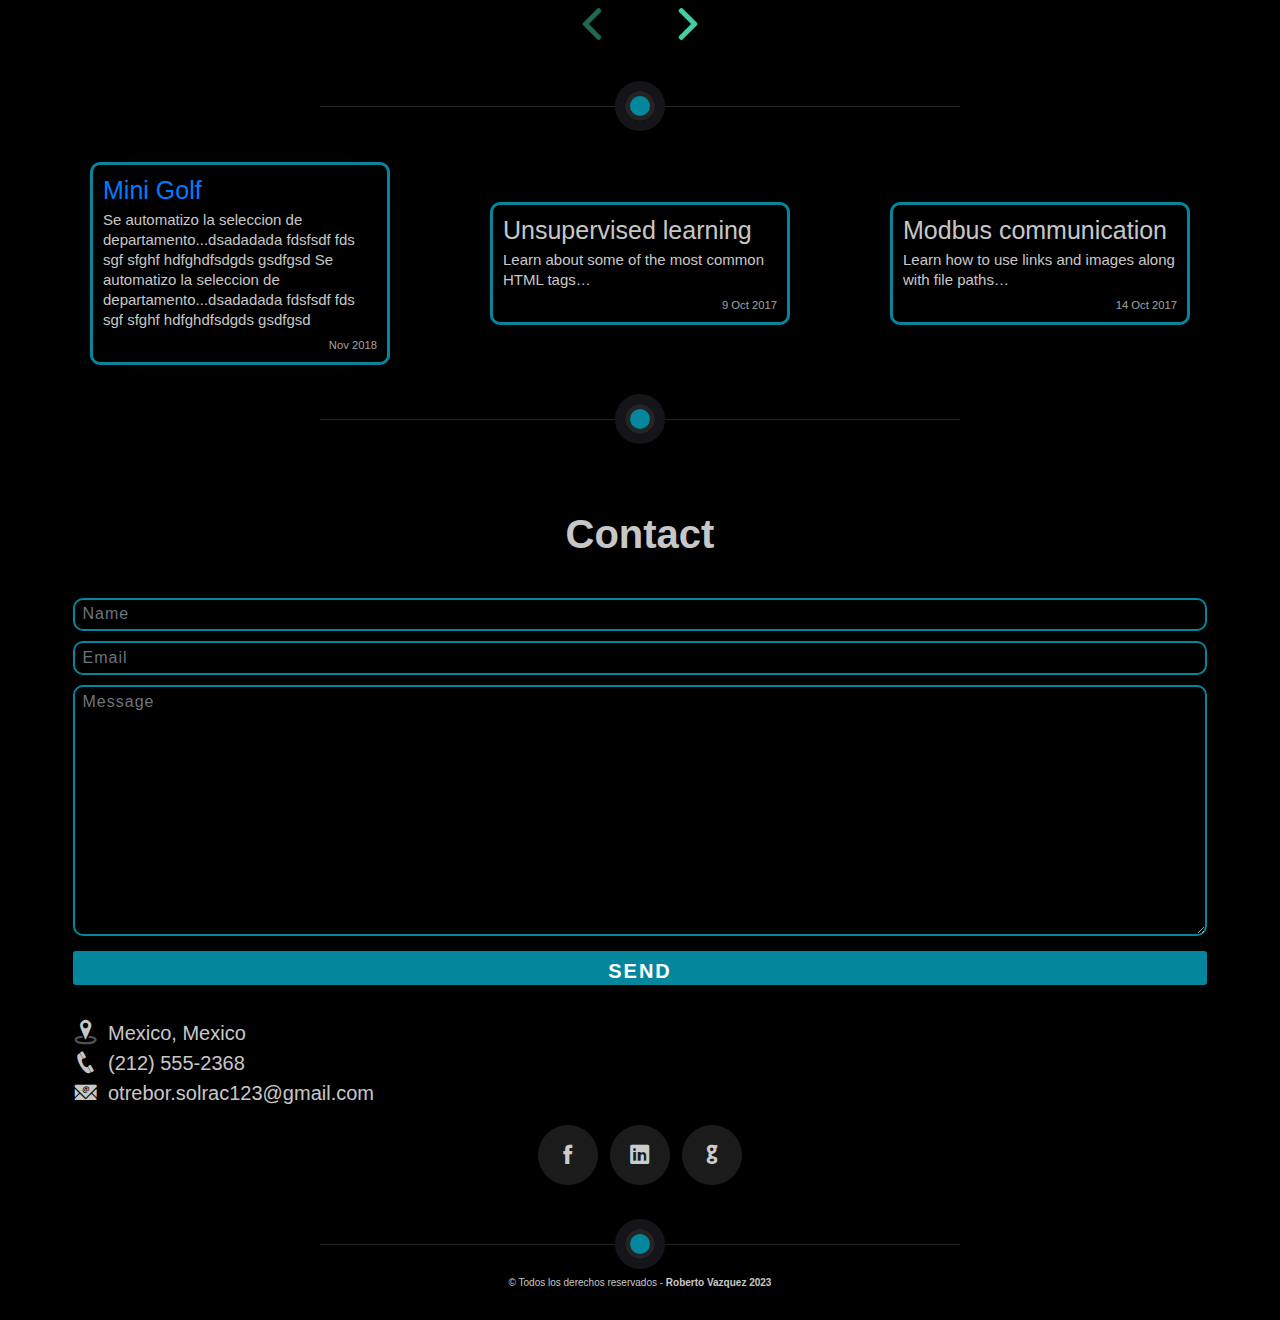
==== commit aeebd20b: "Add skills" ====
--- a/index.html
+++ b/index.html
@@ -27,6 +27,7 @@
     <!-- <link rel="stylesheet" type="text/css" href="css/row-down.css" />-->
     <!-- <link rel="stylesheet" type="text/css" href="css/navbar.css" /> -->
     <link rel="stylesheet" type="text/css" href="css/about-me.css" />
+    <link rel="stylesheet" type="text/css" href="css/skills.css" />
     <link rel="stylesheet" type="text/css" href="css/experience.css" />
     <link rel="stylesheet" type="text/css" href="css/projects.css" />
     <link rel="stylesheet" type="text/css" href="css/contact.css" />
@@ -81,9 +82,7 @@
               <img src="img/r-logo.png" alt="Logo" />
             </div>
             <h1>Roberto Vazquez</h1>
-            <p>
-              Data Scientist / Data Engineer / Web Developer
-            </p>
+            <p>Data Scientist / Data Engineer / Web Developer</p>
             <div class="logo-ml">
               <img src="img/brain-circuit.png" alt="machine-learning logo" />
             </div>
@@ -100,9 +99,6 @@
         </div>
       </section>
 
-      <sections class="skills">
-        <h2>My skills</h2>
-      </sections>
       <section class="about-me fixed-circle" id="about-me">
         <div class="about-me-container">
           <div class="about-me-picture">
@@ -125,13 +121,13 @@
               <p>
                 I have +4 years of experience creating innovative solutions to
                 satisfy the needs of custumers in diverse industries, including
-                logistics, fintech, and CPG. 
-                
+                logistics, fintech, and CPG.
+
                 <br />
                 <br />
-                I have made a significant impact on
-                operational efficiency and informed decision-making through
-                advanced data analysis and disruptive technologies.
+                I have made a significant impact on operational efficiency and
+                informed decision-making through advanced data analysis and
+                disruptive technologies.
               </p>
               <p></p>
             </div>
@@ -154,6 +150,122 @@
                 ></a>
               </li>
             </ul>
+          </div>
+        </div>
+      </section>
+
+      <section class="skills fixed-circle">
+        <h2>My skills</h2>
+        <div class="skills-list">
+          <div class="ml-skills list-container">
+            <div class="title-list">
+              <p>Machine Learning</p>
+            </div>
+
+            <div class="list-elements-container">
+              <ul class="list-elements">
+                <li>Supervised <br />learning</li>
+                <li>Unsupervised <br />learning</li>
+                <li>Deep <br />Learning</li>
+                <li>Reinforecement <br />learning</li>
+              </ul>
+            </div>
+          </div>
+          <div class="pl-skills list-container">
+            <div class="title-list">
+              <p>Programming <br />languages</p>
+            </div>
+            <div class="list-elements-container">
+              <ul class="list-elements">
+                <li>Python</li>
+                <li>Java</li>
+                <li>SQL</li>
+                <li>JavaScript</li>
+                <li>HTML</li>
+                <li>CSS</li>
+                <li>C/C++</li>
+                <li>PHP</li>
+              </ul>
+            </div>
+          </div>
+          <div class="fw-skills list-container">
+            <div class="title-list">
+              <p>Framworks/Libraries</p>
+            </div>
+            <div class="list-elements-container">
+              <ul class="list-elements">
+                <li>Pandas</li>
+                <li>Numpy</li>
+                <li>OR-tools</li>
+                <li>Gurobi</li>
+                <li>Keras</li>
+                <li>Pytorch</li>
+                <li>PySpark</li>
+                <li>Scikit-Learn</li>
+                <li>Luigi</li>
+                <li>Selenium</li>
+              </ul>
+            </div>
+          </div>
+          <div class="cloud-skills list-container">
+            <div class="title-list">
+              <p>Cloud</p>
+            </div>
+            <div class="list-elements-container">
+              <ul class="list-elements">
+                <li>AWS</li>
+                <li>Azure</li>
+              </ul>
+            </div>
+          </div>
+          <div class="vc-skills list-container">
+            <div class="title-list">
+              <p>Version control</p>
+            </div>
+            <div class="list-elements-container">
+              <ul class="list-elements">
+                <li>Github</li>
+                <li>Bitbucket</li>
+              </ul>
+            </div>
+          </div>
+          <div class="os-skills list-container">
+            <div class="title-list">
+              <p>Operating systems</p>
+            </div>
+            <div class="list-elements-container">
+              <ul class="list-elements">
+                <li>Windows</li>
+                <li>Linux (Ubuntu)</li>
+              </ul>
+            </div>
+          </div>
+          <div class="iot-skills list-container">
+            <div class="title-list">
+              <p>IoT</p>
+            </div>
+            <div class="list-elements-container">
+              <ul class="list-elements">
+                <li>Mosquitto</li>
+                <li>ESP32</li>
+                <li>Raspberry Pi</li>
+              </ul>
+            </div>
+          </div>
+
+          <div class="sk-skills list-container">
+            <div class="title-list">
+              <p>Soft skills</p>
+            </div>
+            <div class="list-elements-container">
+              <ul class="list-elements">
+                <li>Self-taught</li>
+                <li>Teamwork</li>
+                <li>Cross-functional collaboration</li>
+                <li>Learn and teach</li>
+                <li>Customer communication</li>
+              </ul>
+            </div>
           </div>
         </div>
       </section>
--- a/css/skills.css
+++ b/css/skills.css
@@ -0,0 +1,74 @@
+.skills {
+  color: var(--just-white);
+  background-color: var(--black-background);
+}
+
+.skills h2 {
+  text-align: center;
+  margin: 0 auto;
+  font-size: 4rem;
+  font-weight: 700;
+  max-width: 840px;
+  margin-top: 50px;
+  margin-bottom: 50px;
+}
+.skills .skills-list {
+  width: 80%;
+  margin: 0 auto;
+  display: block;
+  justify-content: center;
+  position: relative;
+}
+.skills-list .list-container {
+  width: 100%;
+  display: flex;
+  justify-content: center;
+  flex-direction: column;
+  align-items: center;
+  margin-top: 25px;
+  margin-bottom: 25px;
+}
+
+.skills-list .title-list {
+  border-radius: 25px;
+  display: flex;
+  justify-content: center;
+  align-items: center;
+  text-align: center;
+  line-height: 15px;
+  font-size: 1.8rem;
+  background-color: var(--grey);
+  width: 220px;
+  margin-bottom: 10px;
+}
+
+.skills-list .list-elements-container {
+  width: 100%;
+  display: flex;
+  align-items: center;
+  justify-content: center;
+}
+
+.skills-list .title-list p {
+  position: relative;
+  top: 6px;
+}
+
+.skills-list .list-elements {
+  display: flex;
+  justify-content: center;
+  flex-wrap: wrap;
+  font-size: 1.5rem;
+  align-items: center;
+  line-height: 15px;
+  list-style-type: none;
+}
+
+.skills-list .list-elements li {
+  background-color: brown;
+  border-radius: 25px;
+  padding: 2px;
+  margin: 5px;
+  width: 120px;
+  text-align: center;
+}
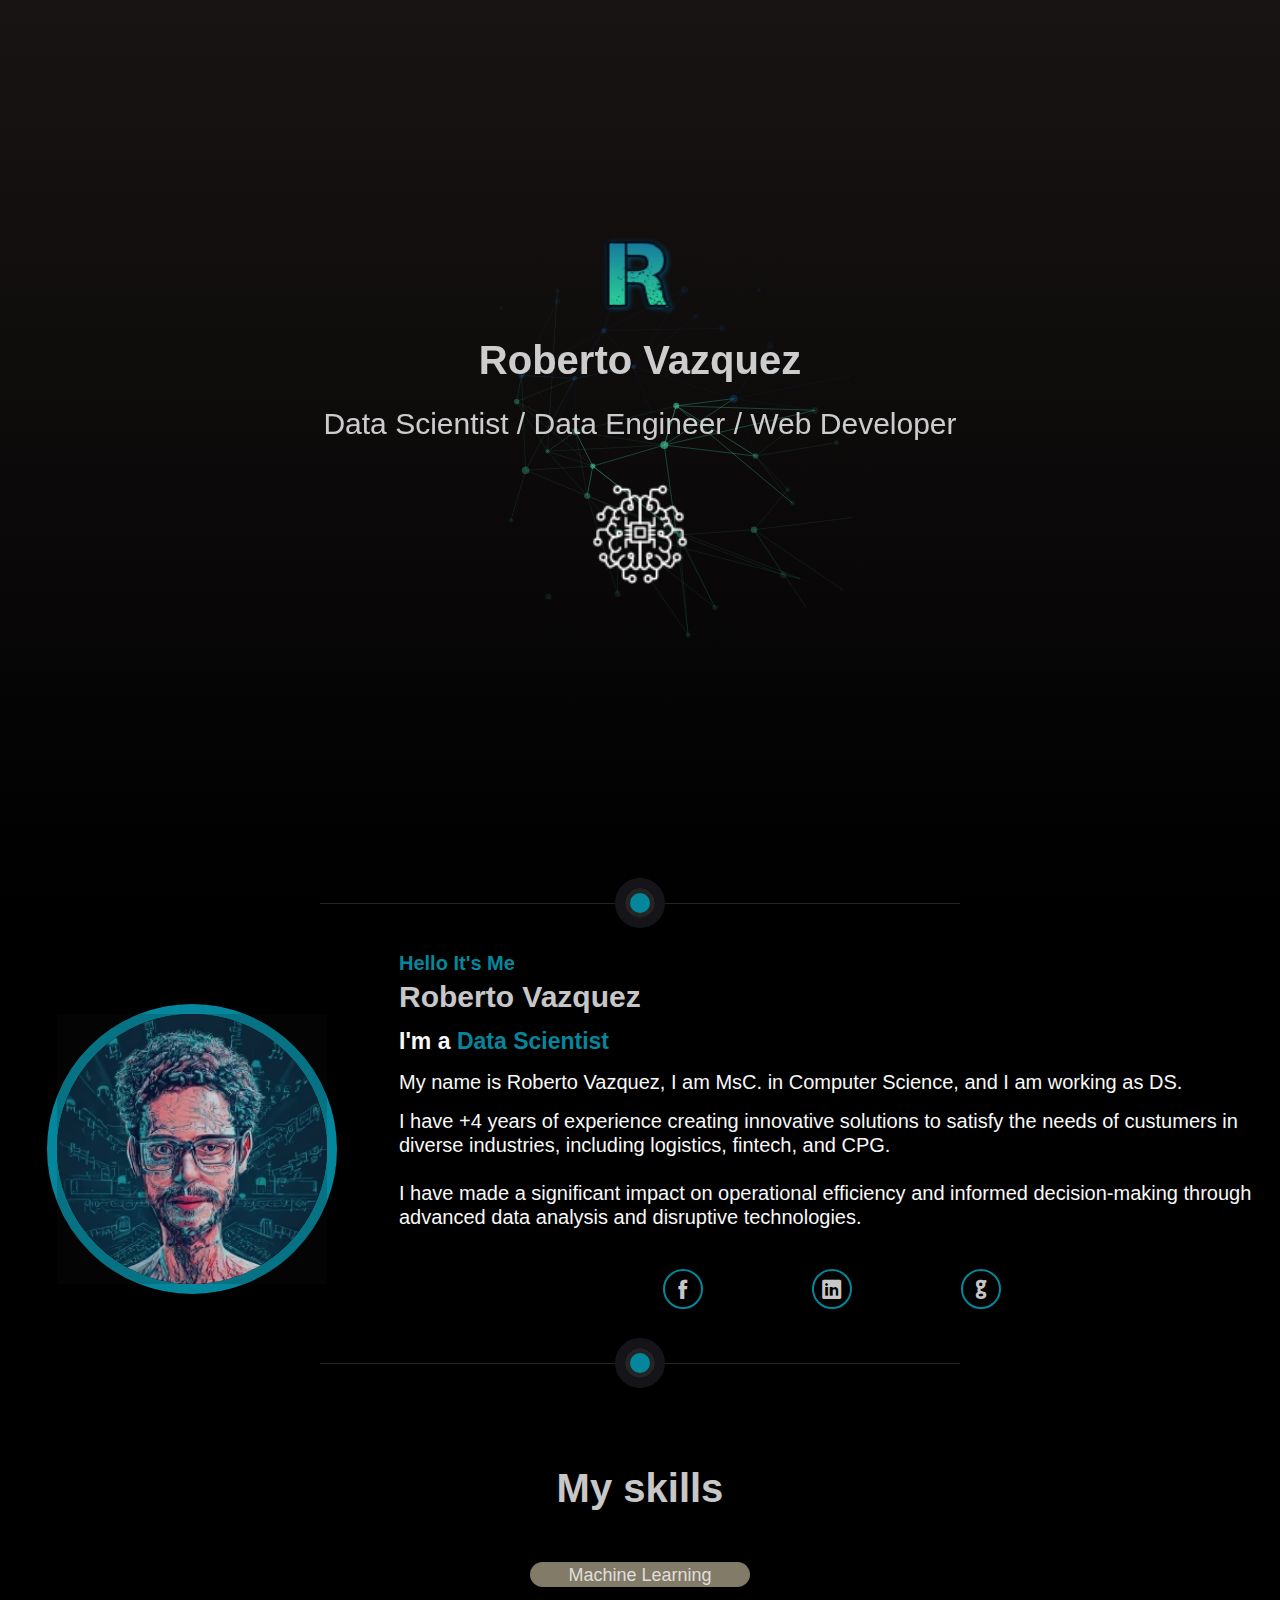
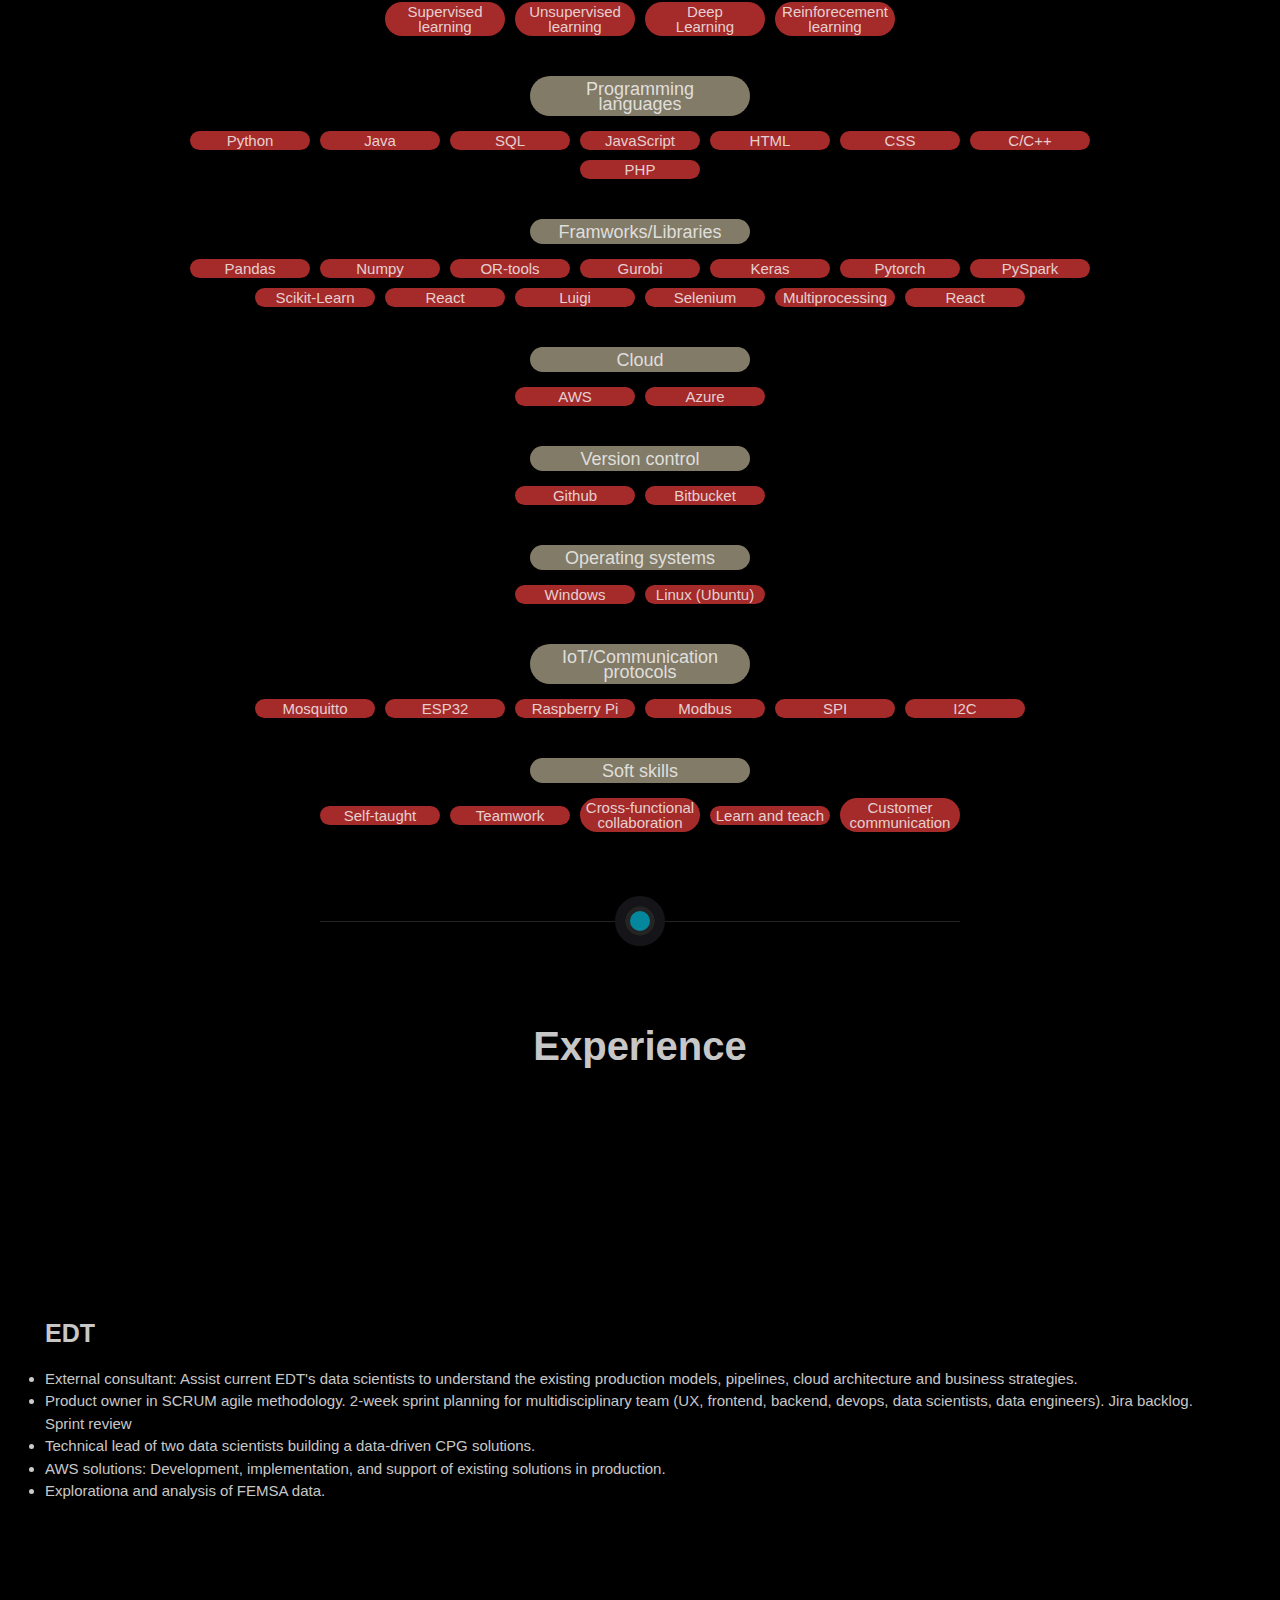
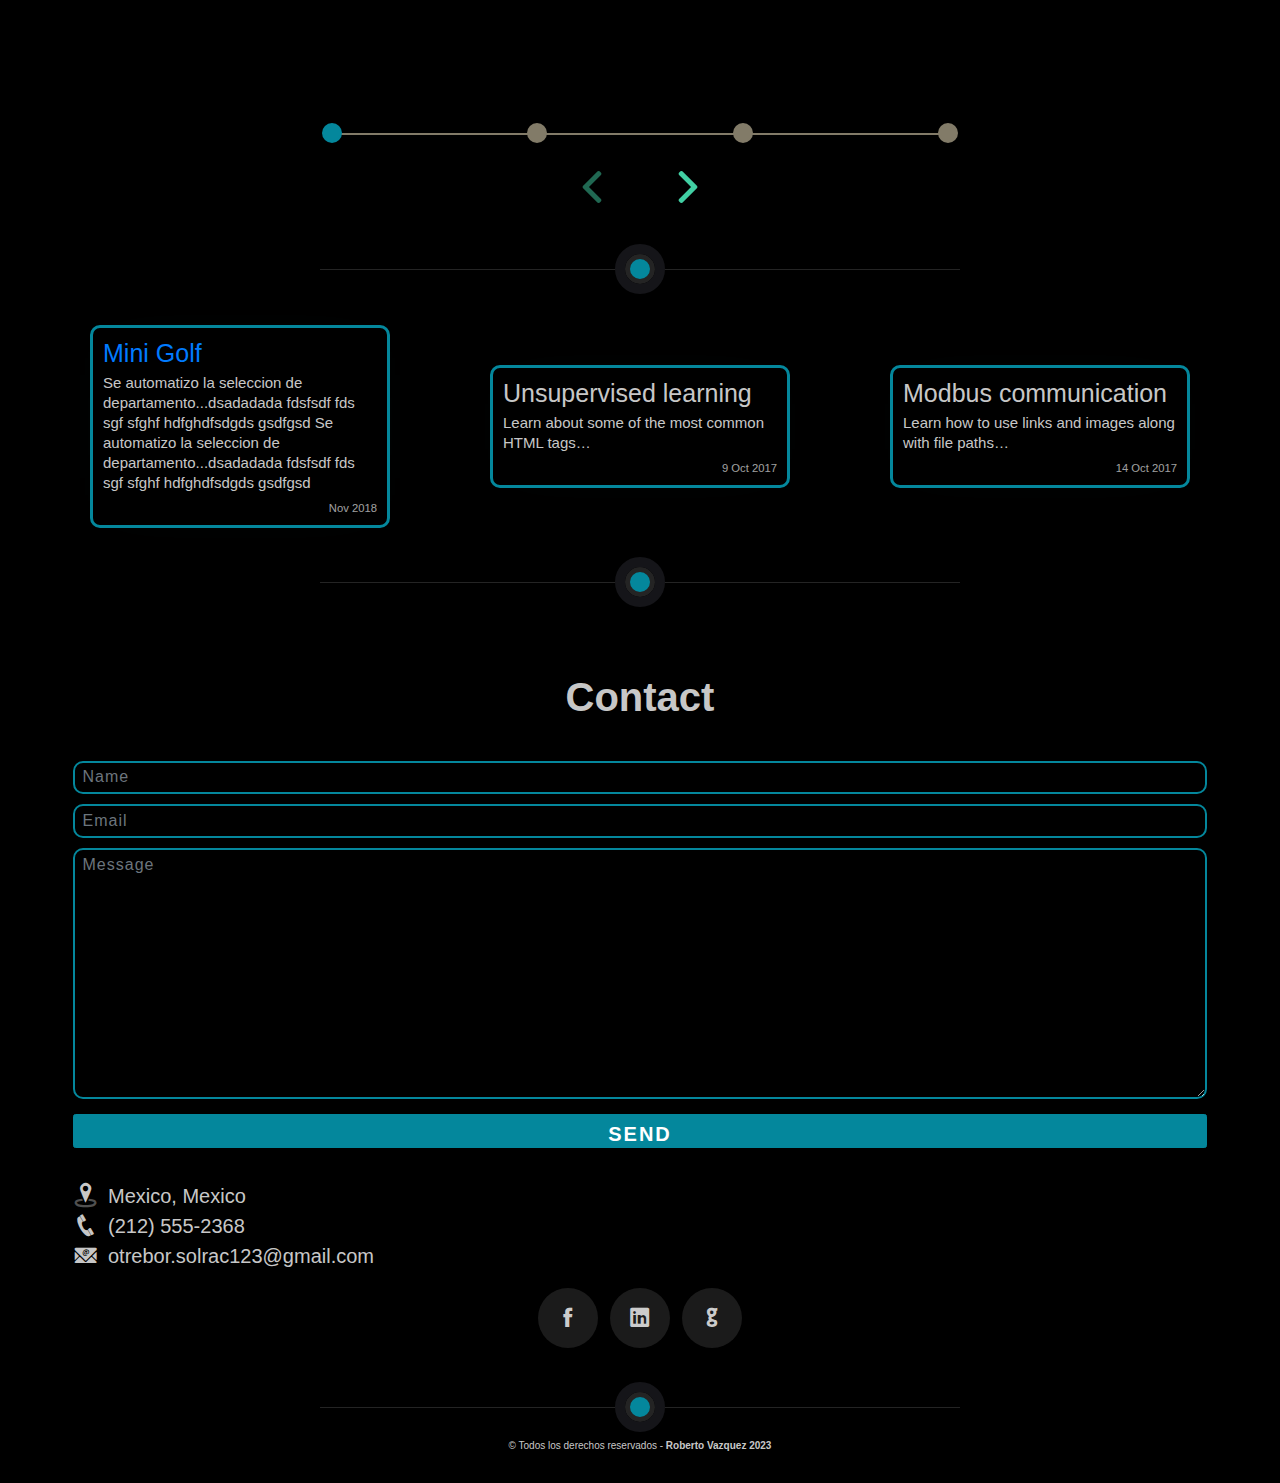
==== commit 90e7accf: "start to fill experience" ====
--- a/index.html
+++ b/index.html
@@ -202,8 +202,11 @@
                 <li>Pytorch</li>
                 <li>PySpark</li>
                 <li>Scikit-Learn</li>
+                <li>React</li>
                 <li>Luigi</li>
                 <li>Selenium</li>
+                <li>Multiprocessing</li>
+                <li>React</li>
               </ul>
             </div>
           </div>
@@ -242,13 +245,16 @@
           </div>
           <div class="iot-skills list-container">
             <div class="title-list">
-              <p>IoT</p>
+              <p>IoT/Communication protocols</p>
             </div>
             <div class="list-elements-container">
               <ul class="list-elements">
                 <li>Mosquitto</li>
                 <li>ESP32</li>
                 <li>Raspberry Pi</li>
+                <li>Modbus</li>
+                <li>SPI</li>
+                <li>I2C</li>
               </ul>
             </div>
           </div>
@@ -271,6 +277,7 @@
       </section>
 
       <section class="work-experience fixed-circle" id="work-experience">
+        <h2>Experience</h2>
         <div class="experience-container">
           <input type="radio" name="film" id="input-1" checked />
           <input type="radio" name="film" id="input-2" />
@@ -320,23 +327,34 @@
               </div>
             </div>
             <div class="experience-description">
-              <div class="films-info" id="exp-info-1">
-                <div class="film-info">
+              <div class="films-info" >
+                <div class="film-info" id="exp-info-1">
                   <div class="icon"></div>
                   <h2 class="title">EDT</h2>
-                  <p class="description">
-                    C'est le premier opus de la saga Star Wars par sa date de
-                    sortie, mais le quatrième selon l'ordre chronologique de
-                    l'histoire.
-                  </p>
+                  <ul class="description">
+                    <li>External consultant: Assist current EDT's data scientists to understand the existing production
+                      models, pipelines, cloud architecture and business strategies.</li>
+                    <li>Product owner in SCRUM agile methodology. 2-week sprint planning for multidisciplinary
+                      team (UX, frontend, backend, devops, data scientists, data engineers). Jira backlog. Sprint
+                      review</li>
+                    <li>Technical lead of two data scientists building a data-driven CPG solutions.</li>
+                    <li>AWS solutions: Development, implementation, and support of existing solutions in
+                      production.</li>
+                      <li>Explorationa and analysis of FEMSA data.</li>
+                  </ul>
+                    
                 </div>
                 <div class="film-info inactive" id="exp-info-2">
                   <div class="icon"></div>
-                  <h2 class="title">Inteliemetrica</h2>
-                  <p class="description">
-                    La guerre entre le maléfique Empire galactique et son
-                    antagoniste, l’Alliance rebelle, bat son plein.
-                  </p>
+                  <h2 class="title">Intelimetrica</h2>
+                  <ul class="description">
+                    <li>Routes optimization : Algorithm development to solve the VRP with restrictions by using
+                      metaheuristics, supervised, and unsupervised machine learning models. With more than
+                      +2500 customers and a fleet of ~150 vehicles. FEMSA Brazil.</li>
+                    <li>Delivery time prediction: Research and implementation of a hybrid architecture based on
+                      Deep Learning by using LSTM, CNN, and AE to improve the existing model in production.
+                      FEMSA Brazil.</li>
+                  </ul>
                 </div>
                 <div class="film-info inactive" id="exp-info-3">
                   <div class="icon"></div>
--- a/css/experience.css
+++ b/css/experience.css
@@ -1,8 +1,18 @@
 .work-experience {
+  color: var(--just-white);
   background-color: var(--black-background);
 }
 .inactive {
   display: none;
+}
+.work-experience h2 {
+  text-align: center;
+  margin: 0 auto;
+  font-size: 4rem;
+  font-weight: 700;
+  max-width: 840px;
+  margin-top: 50px;
+  margin-bottom: 50px;
 }
 .experience-container {
   padding: 0;
@@ -108,9 +118,7 @@
 }
 
 .experience-container .film-info {
-  position: absolute;
-  top: 0;
-  right: 0;
+  font-size: 1.3rem;
   width: calc(100% - 25px);
   transform: translate(5px);
   opacity: 1;
@@ -119,17 +127,16 @@
 }
 
 .experience-container .film-info .title {
-  font-size: 40px;
+  text-align: left;
+  font-size: 2.5rem;
   font-weight: 700;
   margin: 2rem;
   color: var(--just-white);
 }
-/* .experience-container .experience-description h2 {
-  background-color: blue;
-} */
+
 .experience-container .film-info .description {
   margin: 2rem;
-  font-size: 20px;
+  font-size: 1.5rem;
   line-height: 1.5;
   color: var(--just-white);
   /* background-color: blue; */
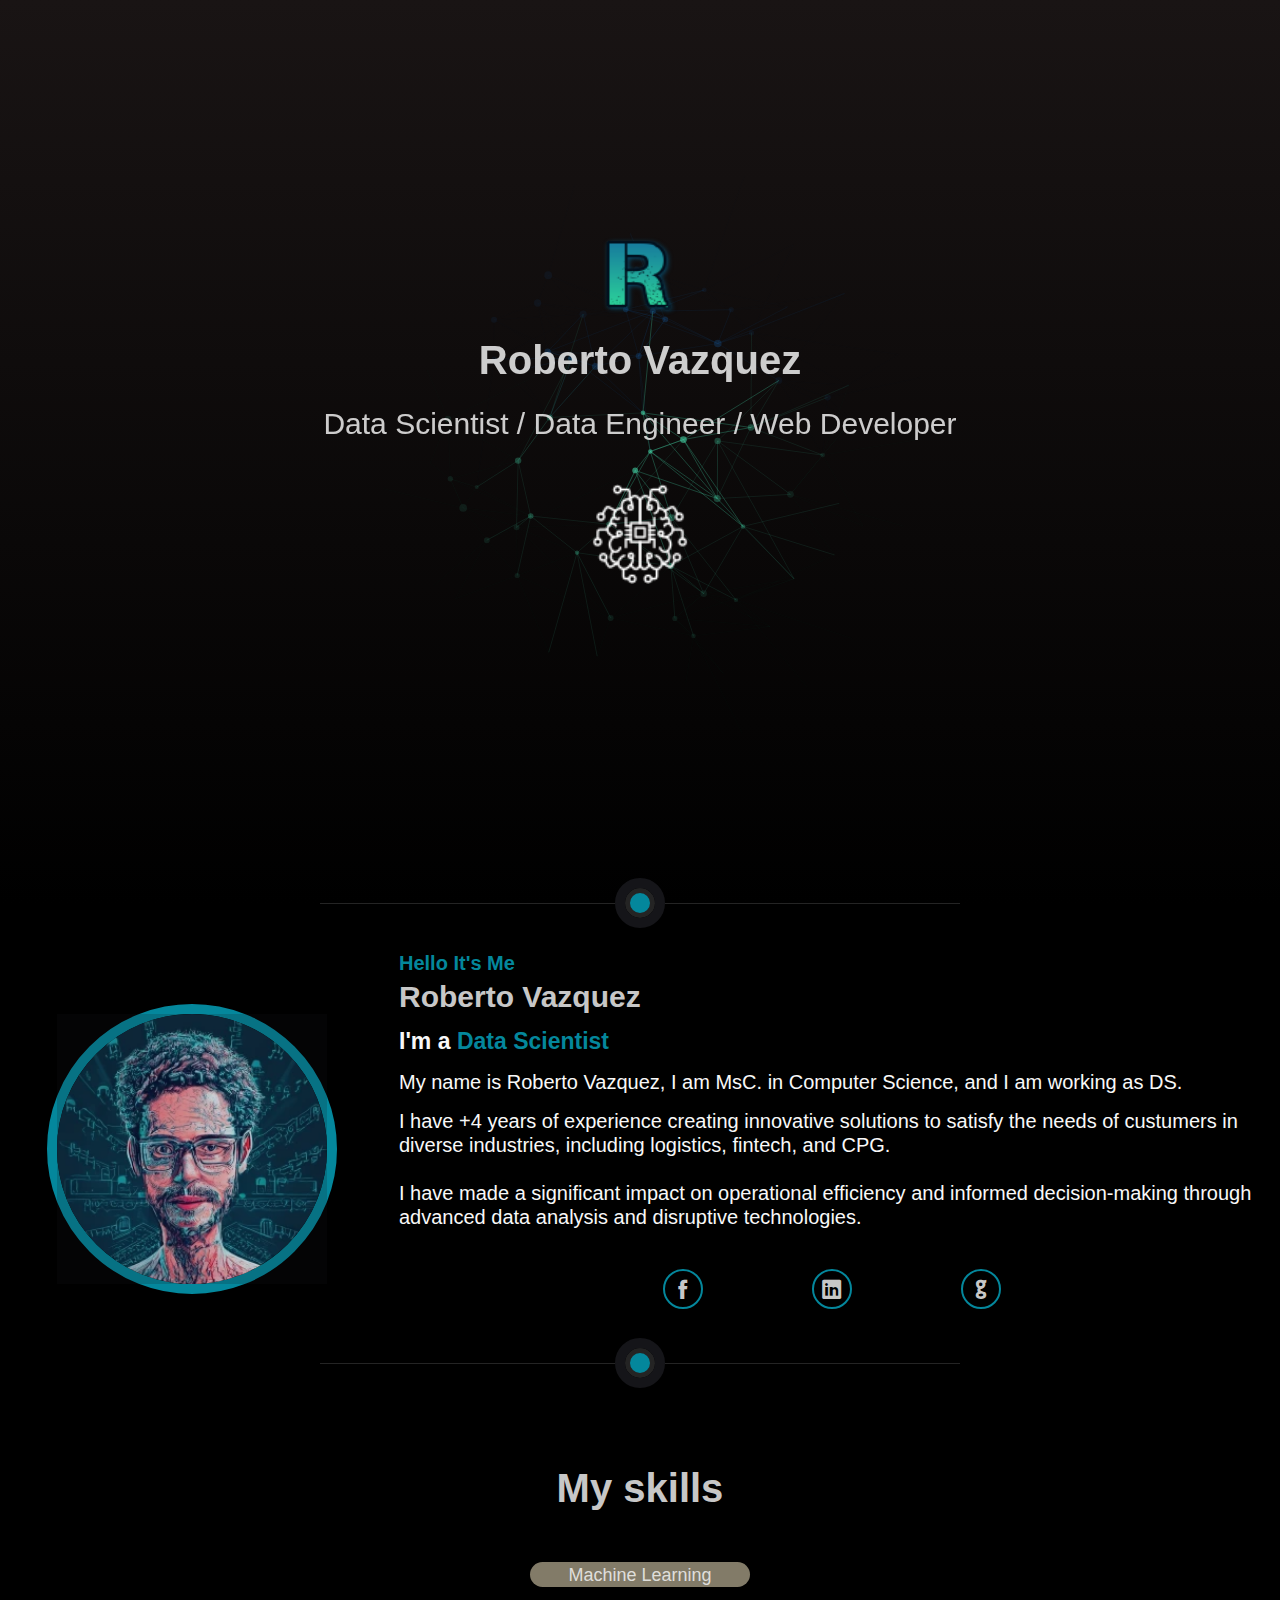
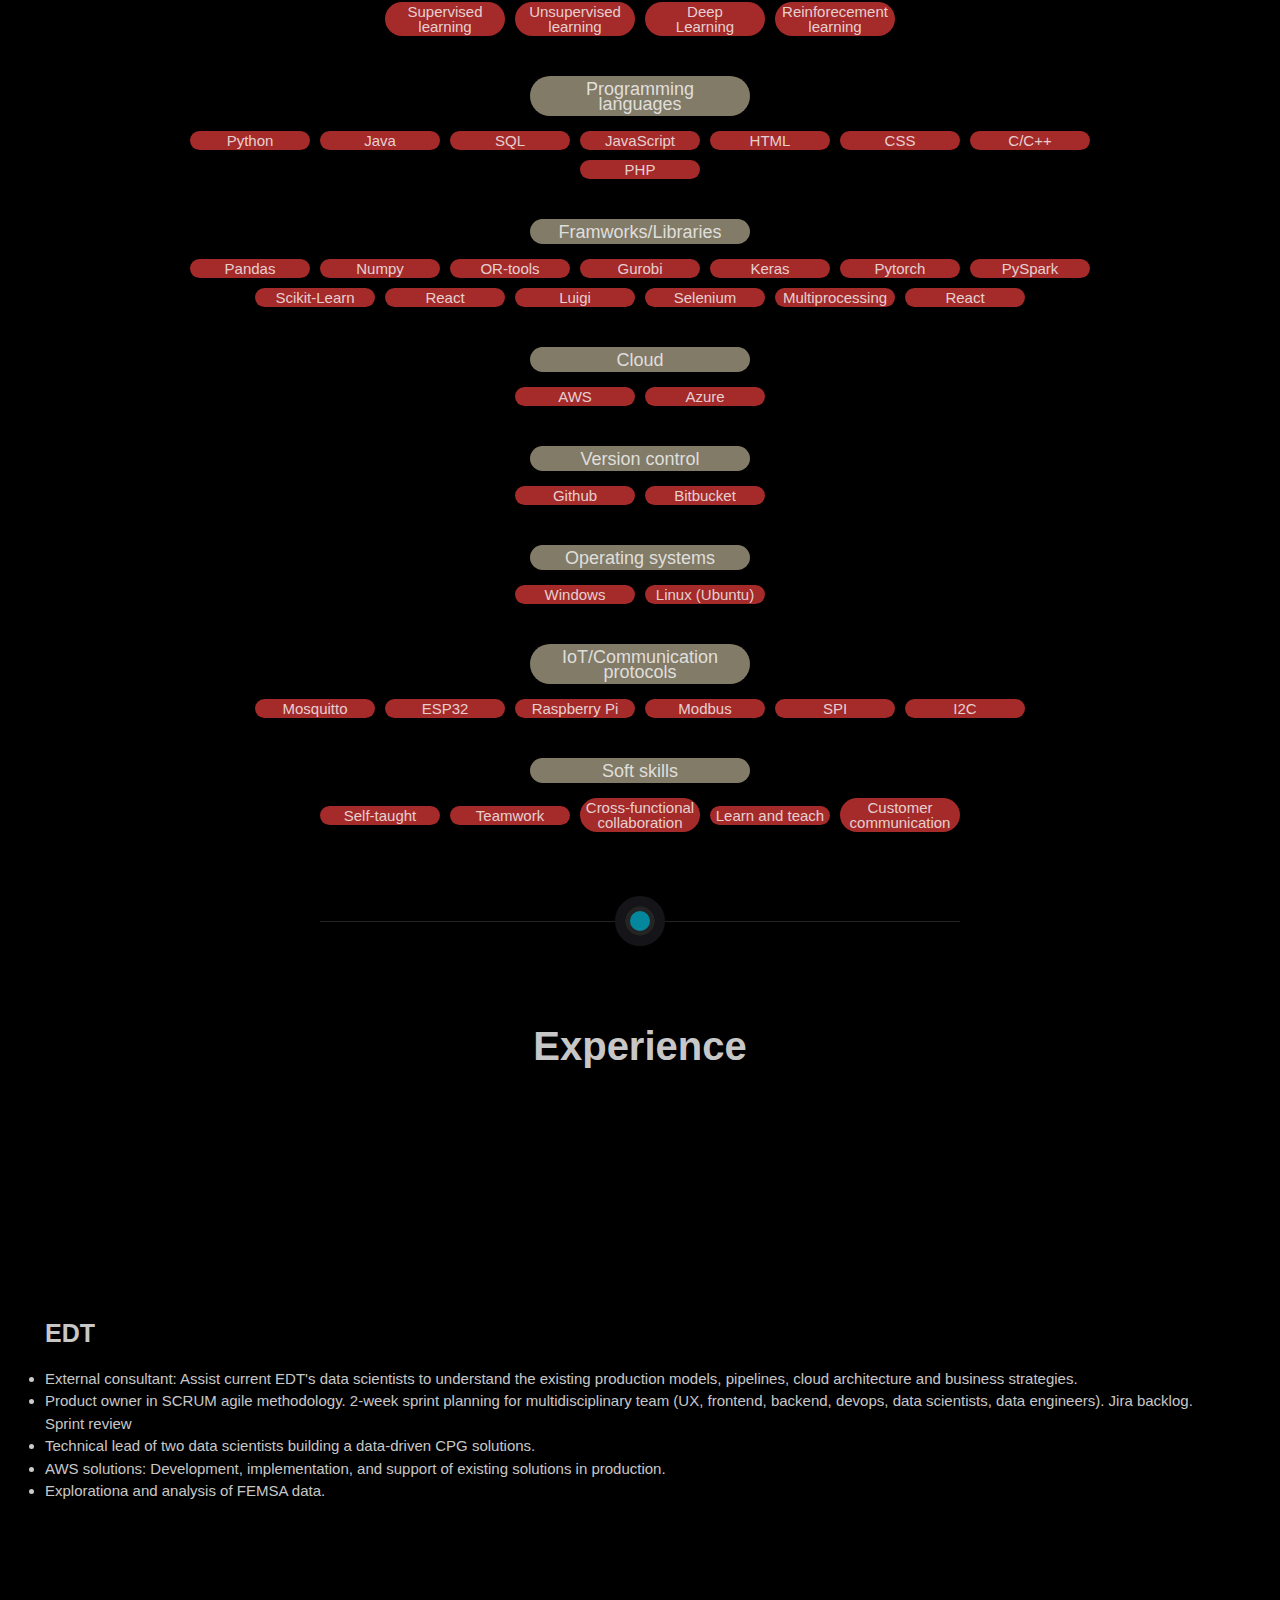
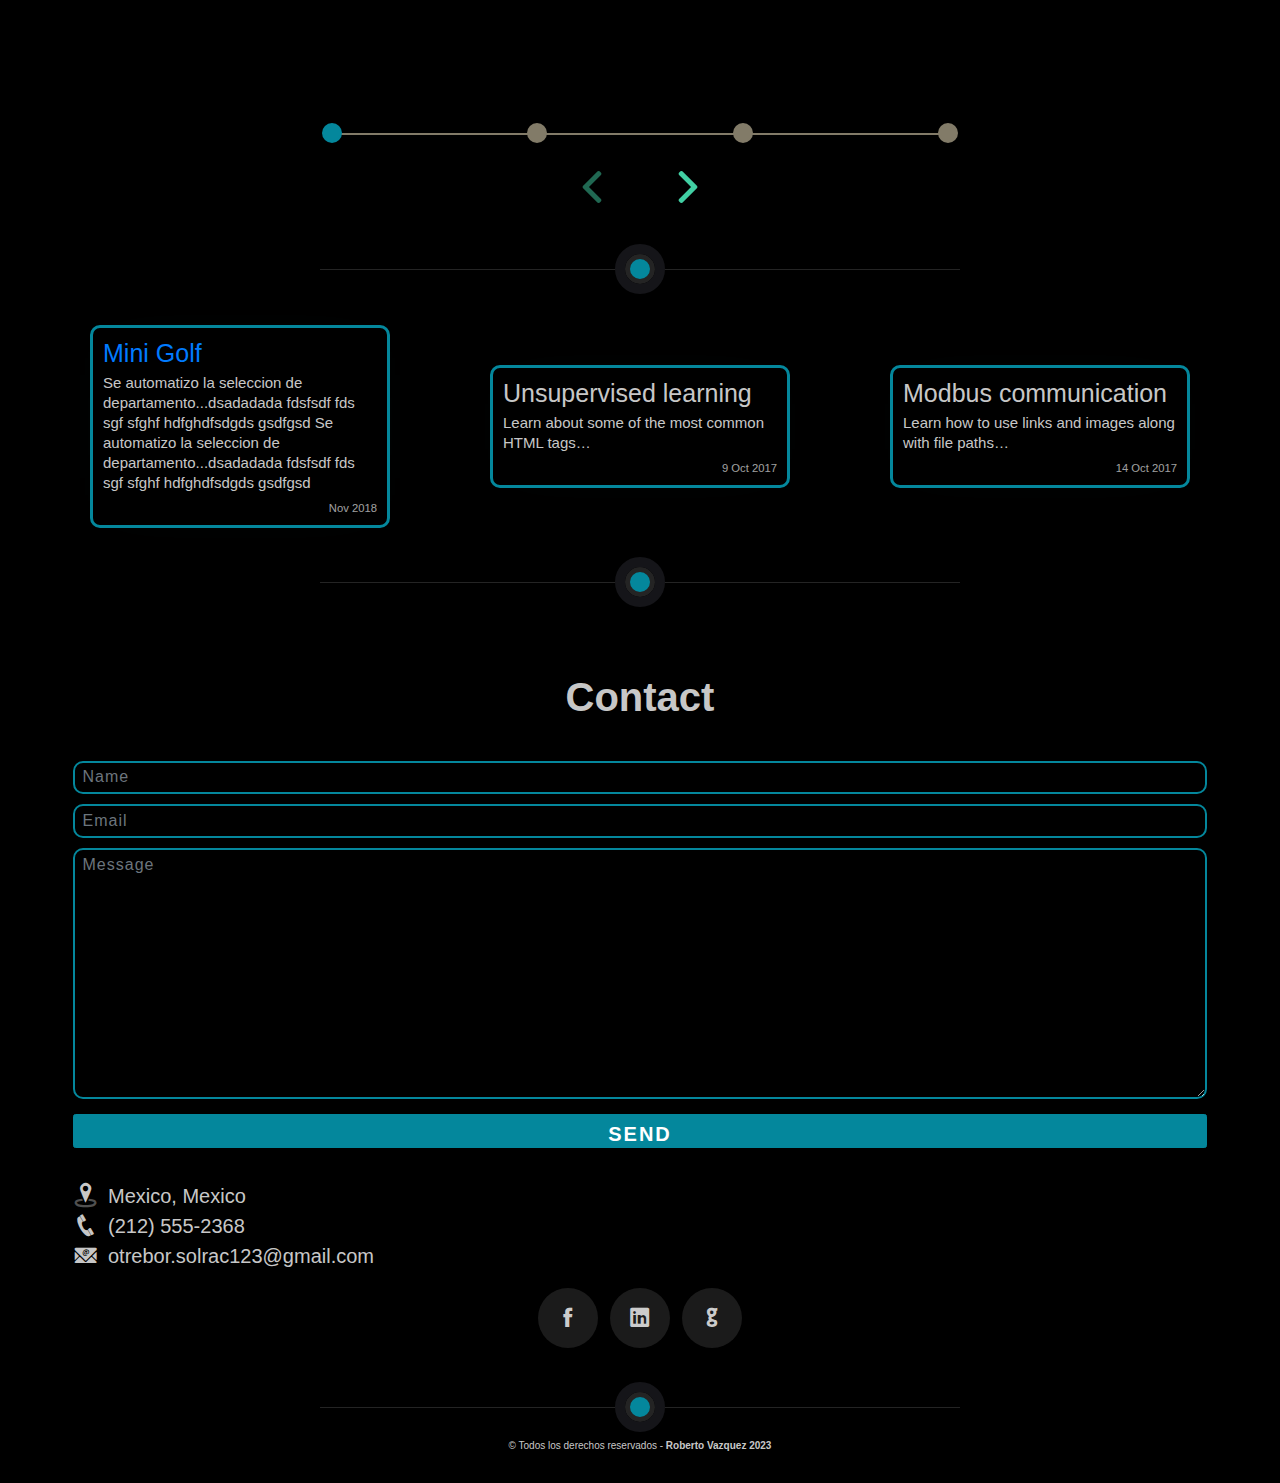
==== commit d56e7c8e: "add more experience" ====
--- a/index.html
+++ b/index.html
@@ -327,43 +327,77 @@
               </div>
             </div>
             <div class="experience-description">
-              <div class="films-info" >
+              <div class="films-info">
                 <div class="film-info" id="exp-info-1">
                   <div class="icon"></div>
                   <h2 class="title">EDT</h2>
                   <ul class="description">
-                    <li>External consultant: Assist current EDT's data scientists to understand the existing production
-                      models, pipelines, cloud architecture and business strategies.</li>
-                    <li>Product owner in SCRUM agile methodology. 2-week sprint planning for multidisciplinary
-                      team (UX, frontend, backend, devops, data scientists, data engineers). Jira backlog. Sprint
-                      review</li>
-                    <li>Technical lead of two data scientists building a data-driven CPG solutions.</li>
-                    <li>AWS solutions: Development, implementation, and support of existing solutions in
-                      production.</li>
-                      <li>Explorationa and analysis of FEMSA data.</li>
+                    <li>
+                      External consultant: Assist current EDT's data scientists
+                      to understand the existing production models, pipelines,
+                      cloud architecture and business strategies.
+                    </li>
+                    <li>
+                      Product owner in SCRUM agile methodology. 2-week sprint
+                      planning for multidisciplinary team (UX, frontend,
+                      backend, devops, data scientists, data engineers). Jira
+                      backlog. Sprint review
+                    </li>
+                    <li>
+                      Technical lead of two data scientists building a
+                      data-driven CPG solutions.
+                    </li>
+                    <li>
+                      AWS solutions: Development, implementation, and support of
+                      existing solutions in production.
+                    </li>
+                    <li>Explorationa and analysis of FEMSA data.</li>
                   </ul>
-                    
                 </div>
                 <div class="film-info inactive" id="exp-info-2">
                   <div class="icon"></div>
                   <h2 class="title">Intelimetrica</h2>
                   <ul class="description">
-                    <li>Routes optimization : Algorithm development to solve the VRP with restrictions by using
-                      metaheuristics, supervised, and unsupervised machine learning models. With more than
-                      +2500 customers and a fleet of ~150 vehicles. FEMSA Brazil.</li>
-                    <li>Delivery time prediction: Research and implementation of a hybrid architecture based on
-                      Deep Learning by using LSTM, CNN, and AE to improve the existing model in production.
-                      FEMSA Brazil.</li>
+                    <li>
+                      Routes optimization : Algorithm development to solve the
+                      VRP with restrictions by using metaheuristics, supervised,
+                      and unsupervised machine learning models. With more than
+                      +2500 customers and a fleet of ~150 vehicles. FEMSA
+                      Brazil.
+                    </li>
+                    <li>
+                      Delivery time prediction: Research and implementation of a
+                      hybrid architecture based on Deep Learning by using LSTM,
+                      CNN, and AE to improve the existing model in production.
+                      FEMSA Brazil.
+                    </li>
                   </ul>
                 </div>
                 <div class="film-info inactive" id="exp-info-3">
                   <div class="icon"></div>
                   <h2 class="title">Sineti</h2>
-                  <p class="description">
-                    Le maléfique Empire galactique construit une nouvelle
-                    station spatiale Étoile de la mort pour anéantir
-                    définitivement l'Alliance rebelle.
-                  </p>
+                  <ul class="description">
+                    <li>
+                      SAP MII consultant: Implementation of SAP MII at Sprint
+                      AIr México to provide real-time information about the
+                      whole mattresses production process. SAP MII integration
+                      with different SAP modules: HR, PP, MM and SD.
+                    </li>
+                    <li>
+                      Python interfaces: Design and development of python
+                      interfaces by using the Raspberry Pi to provide production
+                      information in differents points along the manufacturing
+                      plant.
+                    </li>
+                    <li>
+                      Data consumption: Connection of DAQs cards in production
+                      machinery to get real-time production data.
+                    </li>
+                    <li>
+                      Electronic design: Circuits development to read RFID tags
+                      to track the path of mattress in the production process.
+                    </li>
+                  </ul>
                 </div>
               </div>
             </div>
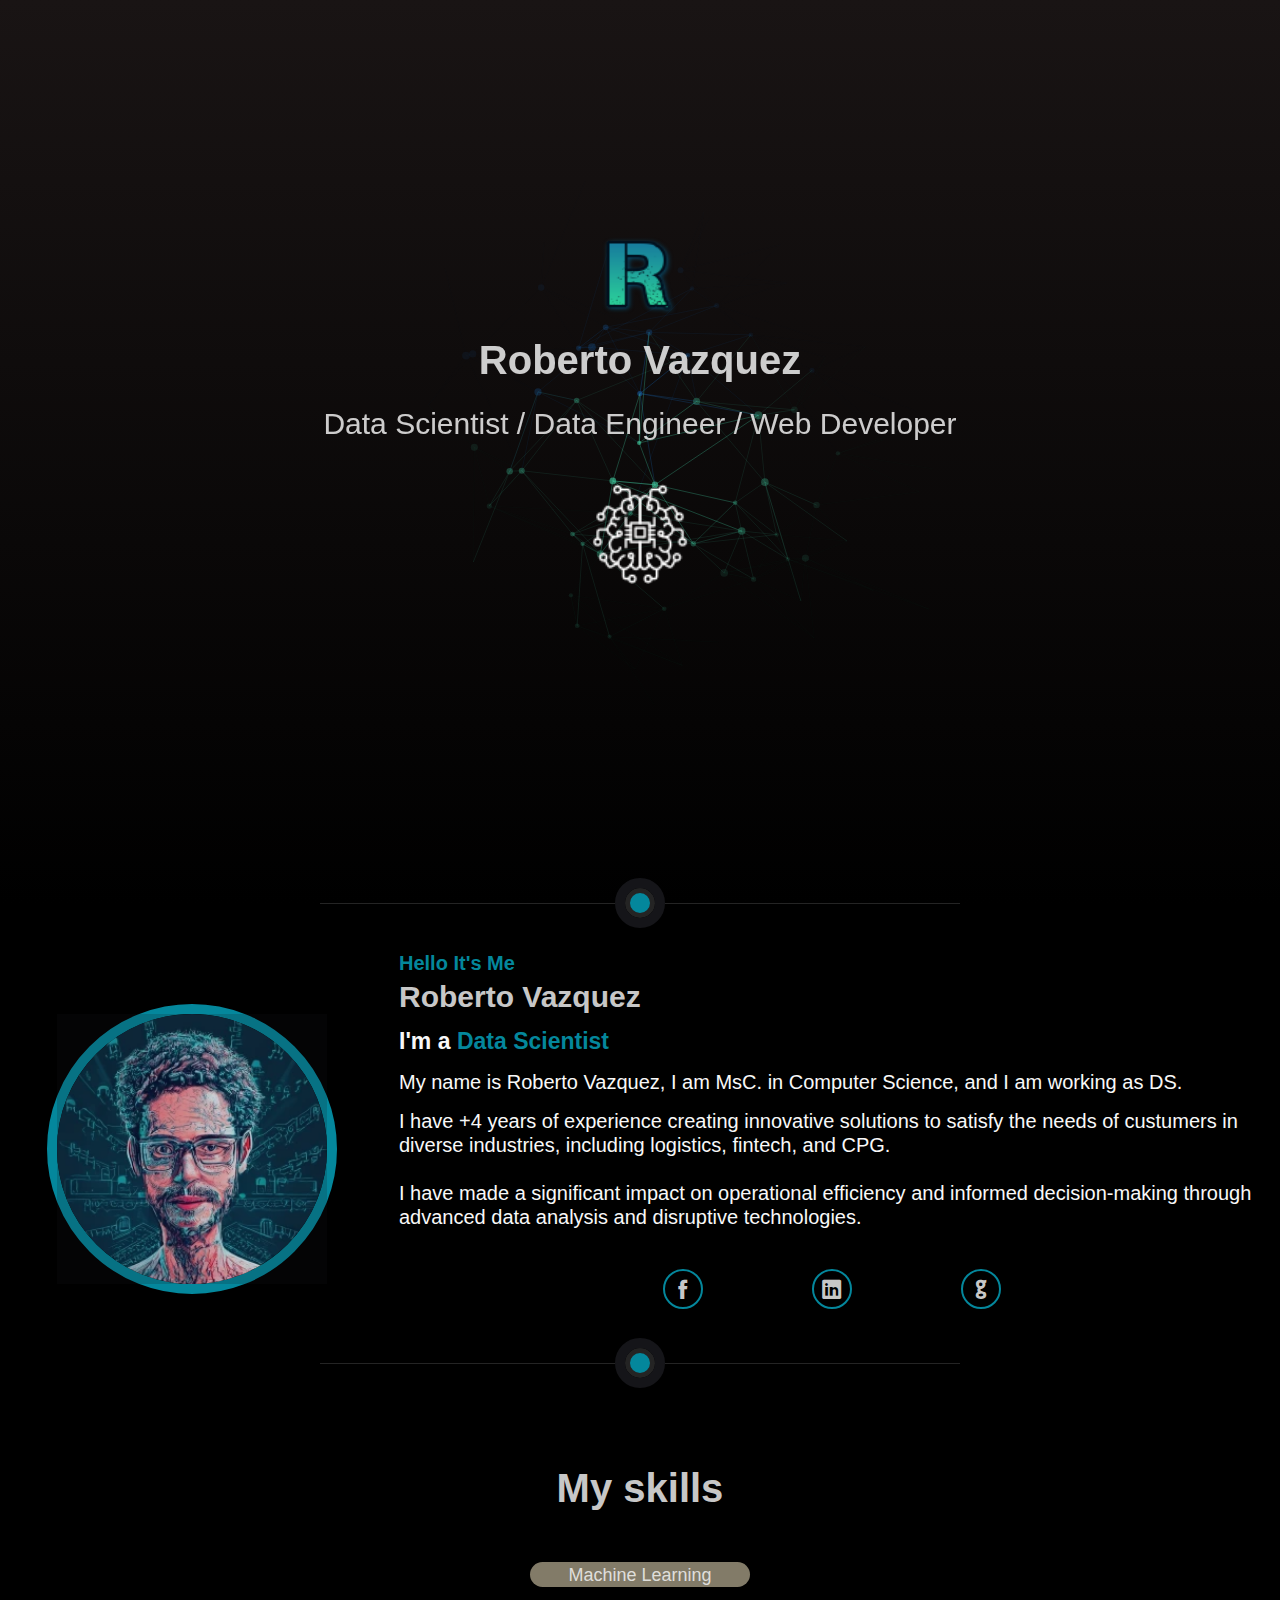
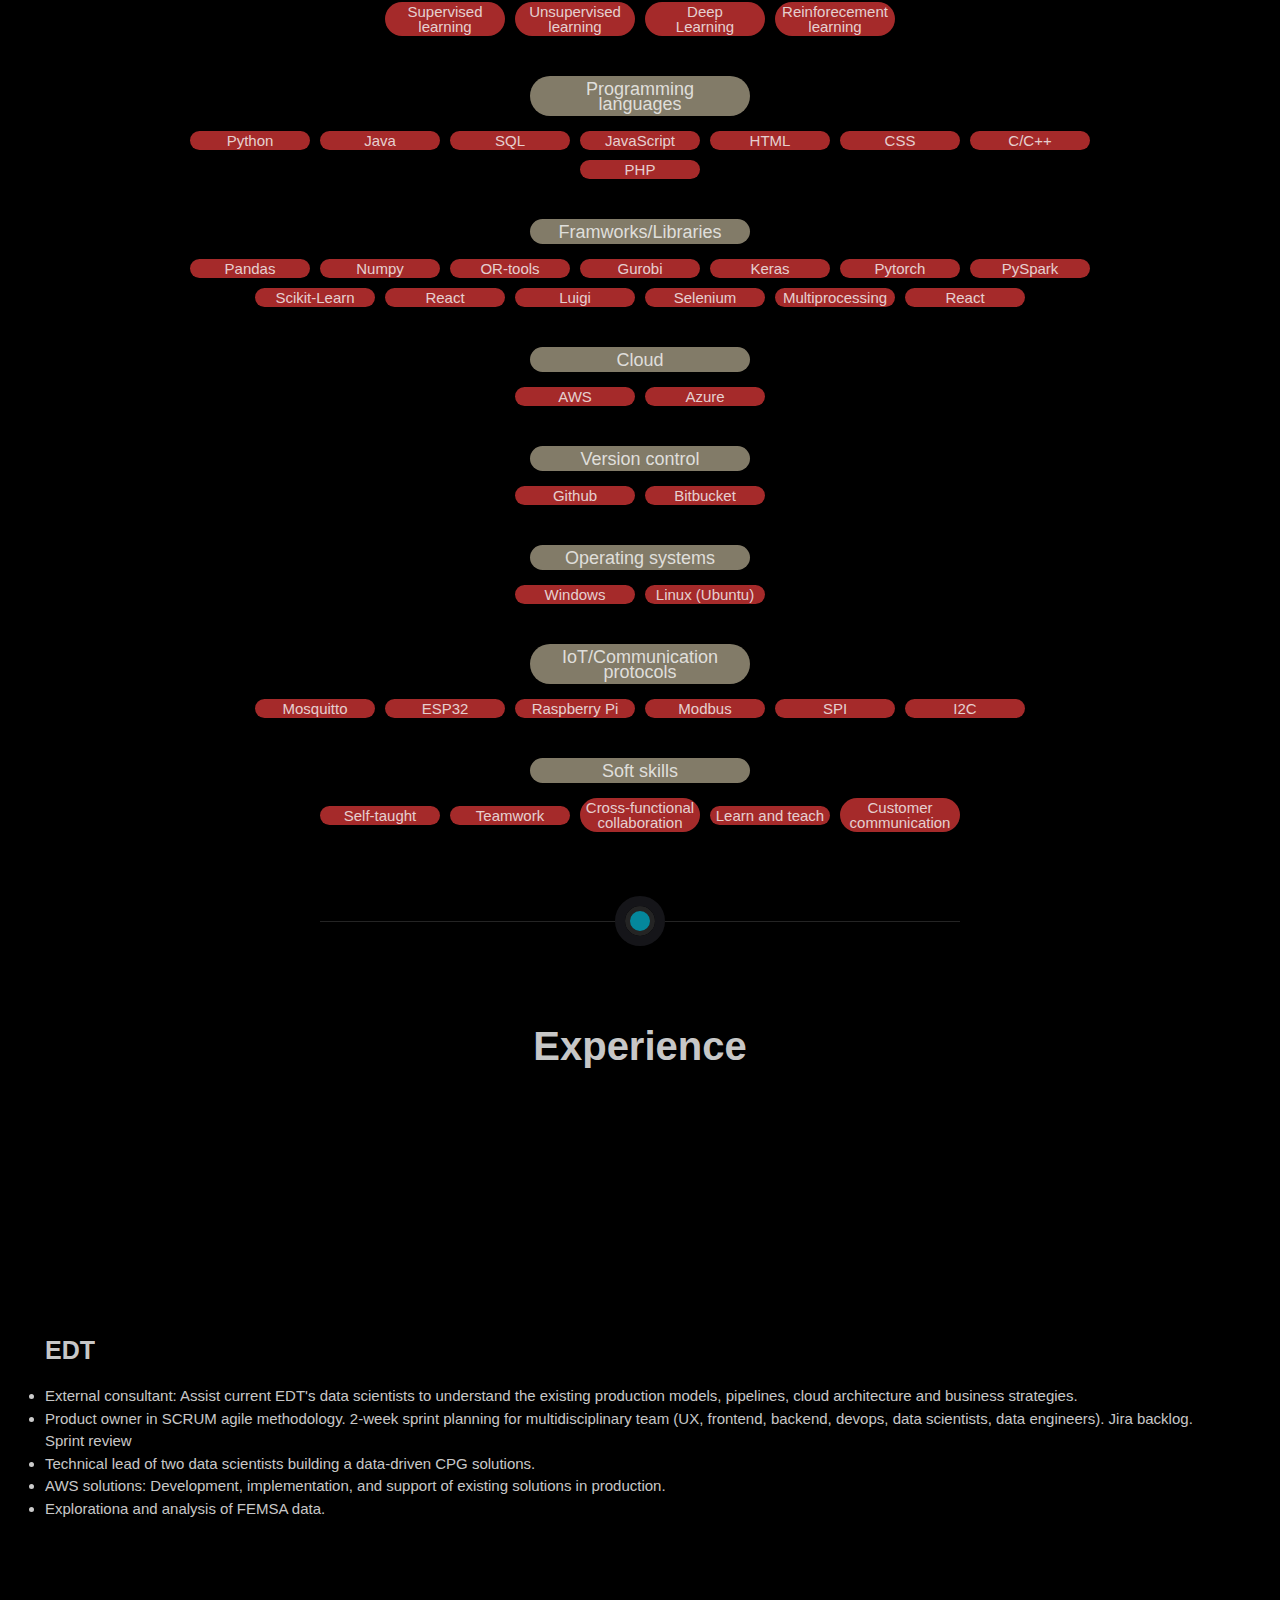
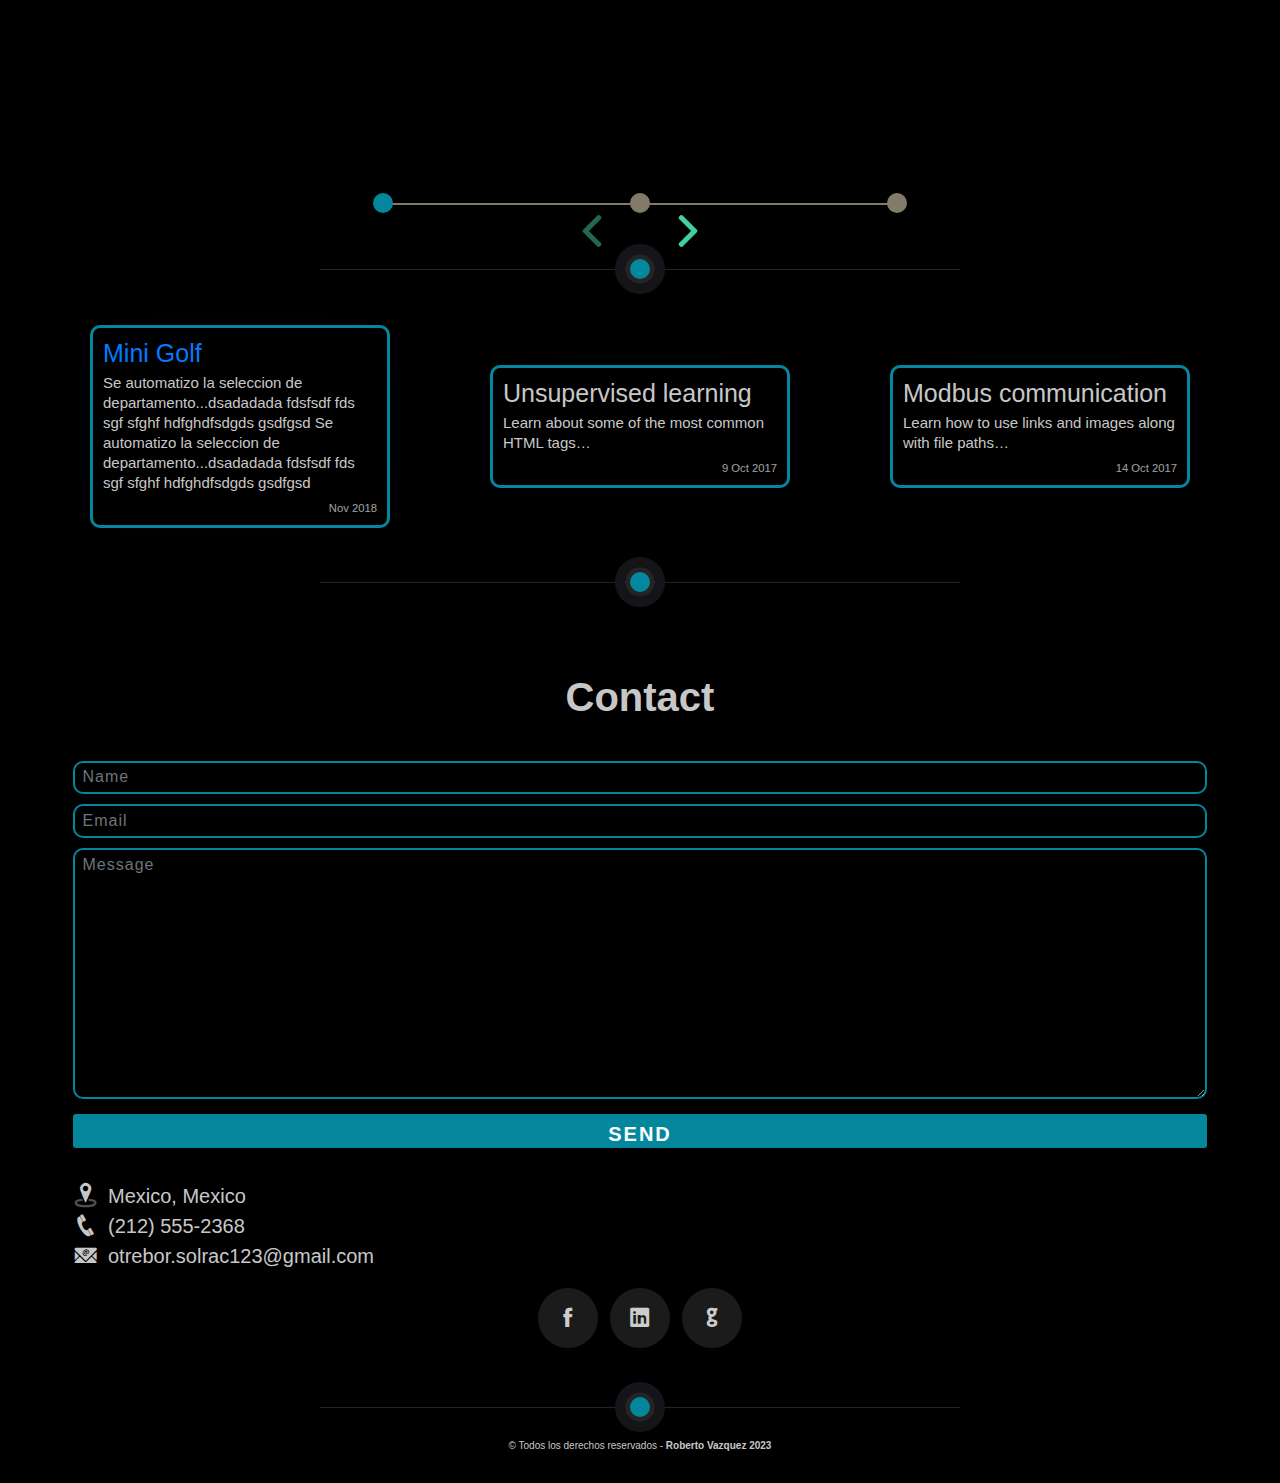
==== commit 8e5c643b: "Fix rows in experience section" ====
--- a/index.html
+++ b/index.html
@@ -282,26 +282,7 @@
           <input type="radio" name="film" id="input-1" checked />
           <input type="radio" name="film" id="input-2" />
           <input type="radio" name="film" id="input-3" />
-          <input type="radio" name="film" id="input-4" />
-
-          <div class="arrow left" id="arrow-left">
-            <label for="input-1">
-              <img src="img/flecha-izquierda.png" />
-            </label>
-          </div>
-          <div class="arrow right" id="arrow-right">
-            <label for="input-1">
-              <img src="img/flecha-derecha.png" />
-            </label>
-          </div>
           <div class="content">
-            <div class="timeline" id="timeline">
-              <label class="timeline-dot" for="input-1"></label>
-              <label class="timeline-dot" for="input-2"></label>
-              <label class="timeline-dot" for="input-3"></label>
-              <label class="timeline-dot" for="input-4"></label>
-              <div class="timeline-line"></div>
-            </div>
             <div class="experience-picture">
               <div class="films-image">
                 <div class="films-image-wrapper">
@@ -401,8 +382,24 @@
                 </div>
               </div>
             </div>
-          </div>
-        </div>
+            <div class="timeline" id="timeline">
+              <label class="timeline-dot" for="input-1"></label>
+              <label class="timeline-dot" for="input-2"></label>
+              <label class="timeline-dot" for="input-3"></label>
+              <div class="timeline-line"></div>
+            </div>            
+          </div>
+        </div>
+        <div class="arrow left" id="arrow-left">
+          <label for="input-1">
+            <img src="img/flecha-izquierda.png" />
+          </label>
+        </div>
+        <div class="arrow right" id="arrow-right">
+          <label for="input-1">
+            <img src="img/flecha-derecha.png" />
+          </label>
+        </div>        
       </section>
 
       <section class="projects fixed-circle" id="projects">
--- a/css/experience.css
+++ b/css/experience.css
@@ -29,7 +29,7 @@
   left: -9999px;
 }
 
-.experience-container .arrow {
+.work-experience .arrow {
   position: absolute;
   width: 32px;
   height: 32px;
@@ -37,20 +37,20 @@
   z-index: 3;
 }
 
-.experience-container .arrow img {
+.work-experience .arrow img {
   height: 32px;
   width: 32px;
   z-index: 2;
 }
 
-.experience-container .arrow.right {
+.work-experience .arrow.right {
   left: calc(50% + 32px);
 }
 
-.experience-container .arrow.left {
+.work-experience .arrow.left {
   left: calc(50% - 64px);
 }
-.experience-container .arrow label {
+.work-experience .arrow label {
   position: absolute;
   opacity: 1;
   pointer-events: none;
@@ -58,10 +58,9 @@
 
 .experience-container .content {
   width: 100%;
-  height: 90%;
+  height: 100%;
   display: flex;
-  /* background-color: rgba(20, 8, 53, 0.788); */
-  background-color: var(---black-background);
+  /* background-color: red; */
   position: absolute;
   z-index: 1;
   border-radius: 25px;
@@ -76,7 +75,7 @@
   width: 80%;
   height: 30px;
   bottom: 0%;
-  display: inline-flex;
+  display: flex;
   align-items: center;
   justify-content: space-evenly;
   /* max-width: 500px; */
@@ -112,7 +111,7 @@
   position: absolute;
   top: calc(50% - 1px);
   margin-top: -1px;
-  width: 60%;
+  width: 50%;
   height: 2px;
   background: var(--grey);
 }
@@ -180,16 +179,16 @@
 }
 
 .experience-container #input-2:checked ~ .content .timeline-line:before {
-  width: 33.3%;
+  width: 50%;
   background: var(--warm-blue);
 }
 
 .experience-container #input-3:checked ~ .content .timeline-line:before {
-  width: 66.6%;
+  width: 100%;
   background: var(--warm-blue);
 }
 
-.experience-container #input-4:checked ~ .content .timeline-line:before {
+/* .experience-container #input-4:checked ~ .content .timeline-line:before {
   width: 100%;
   background: var(--warm-blue);
-}
+} */
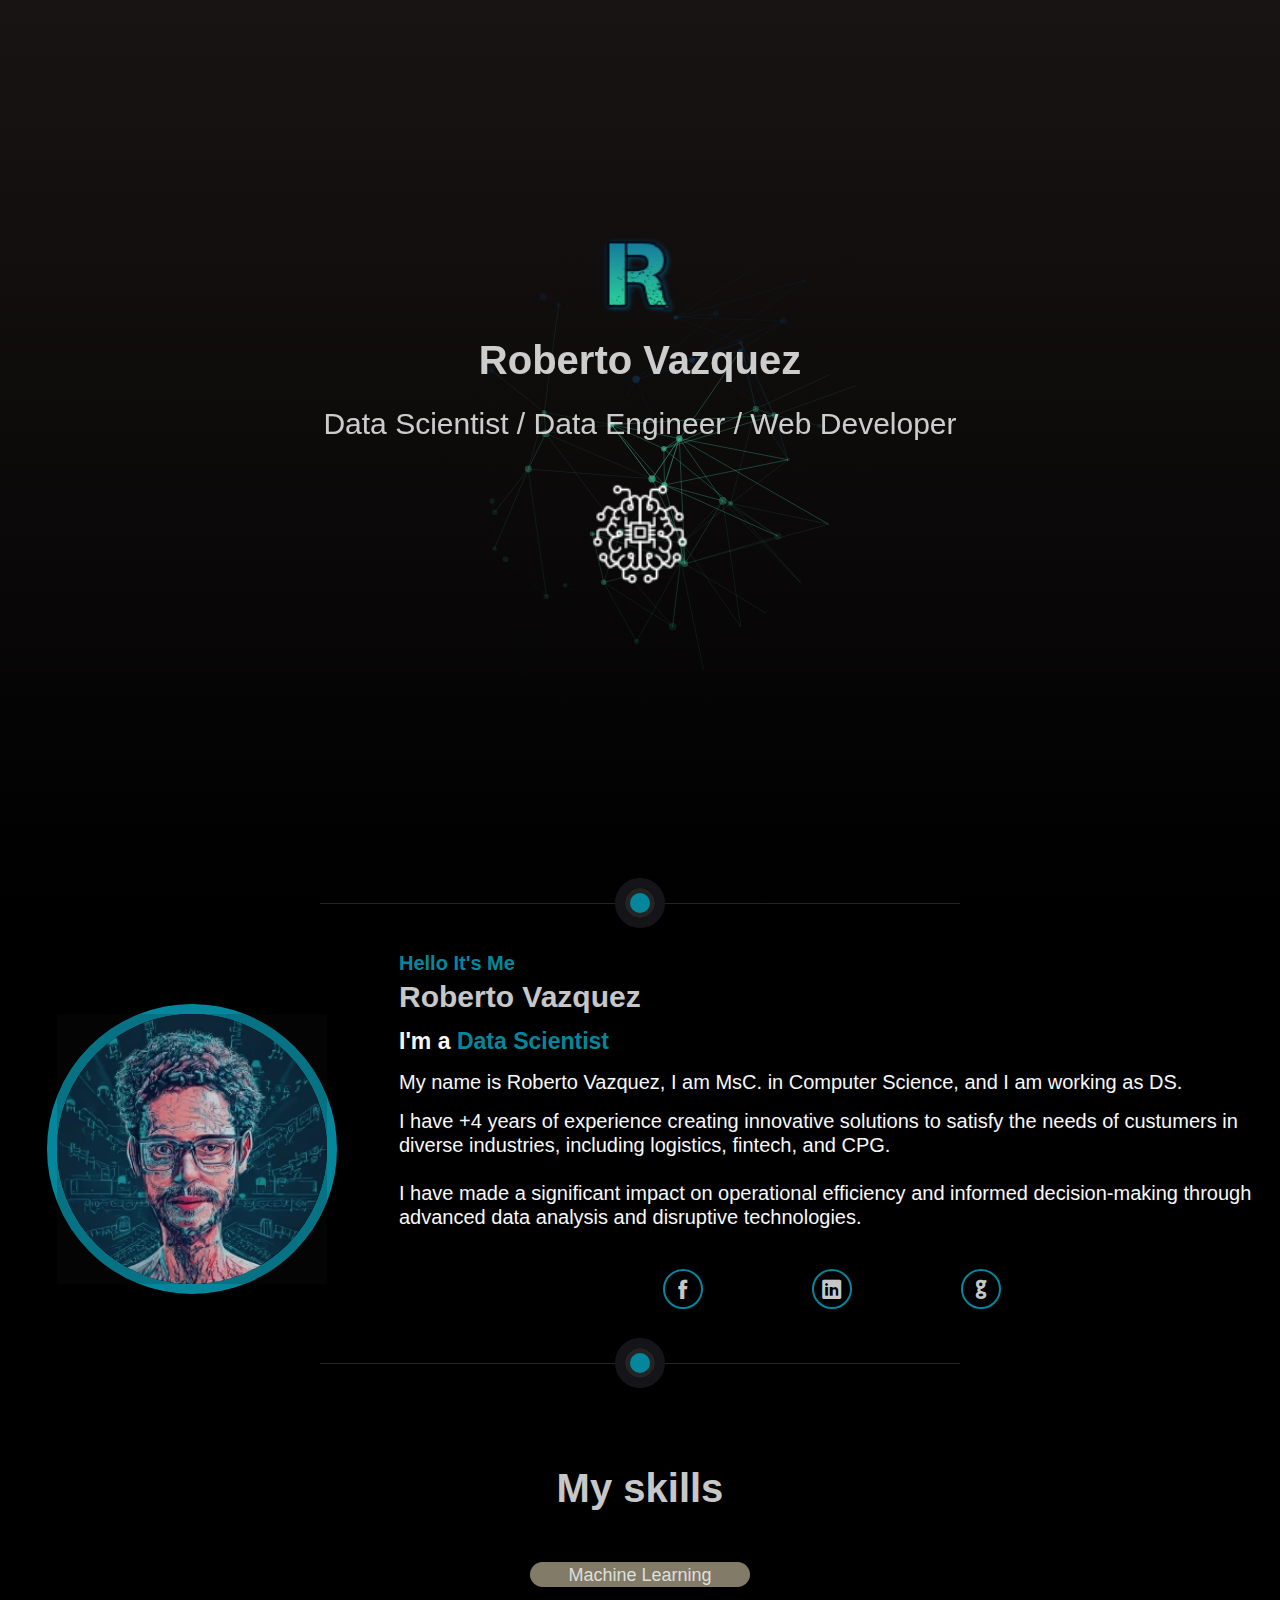
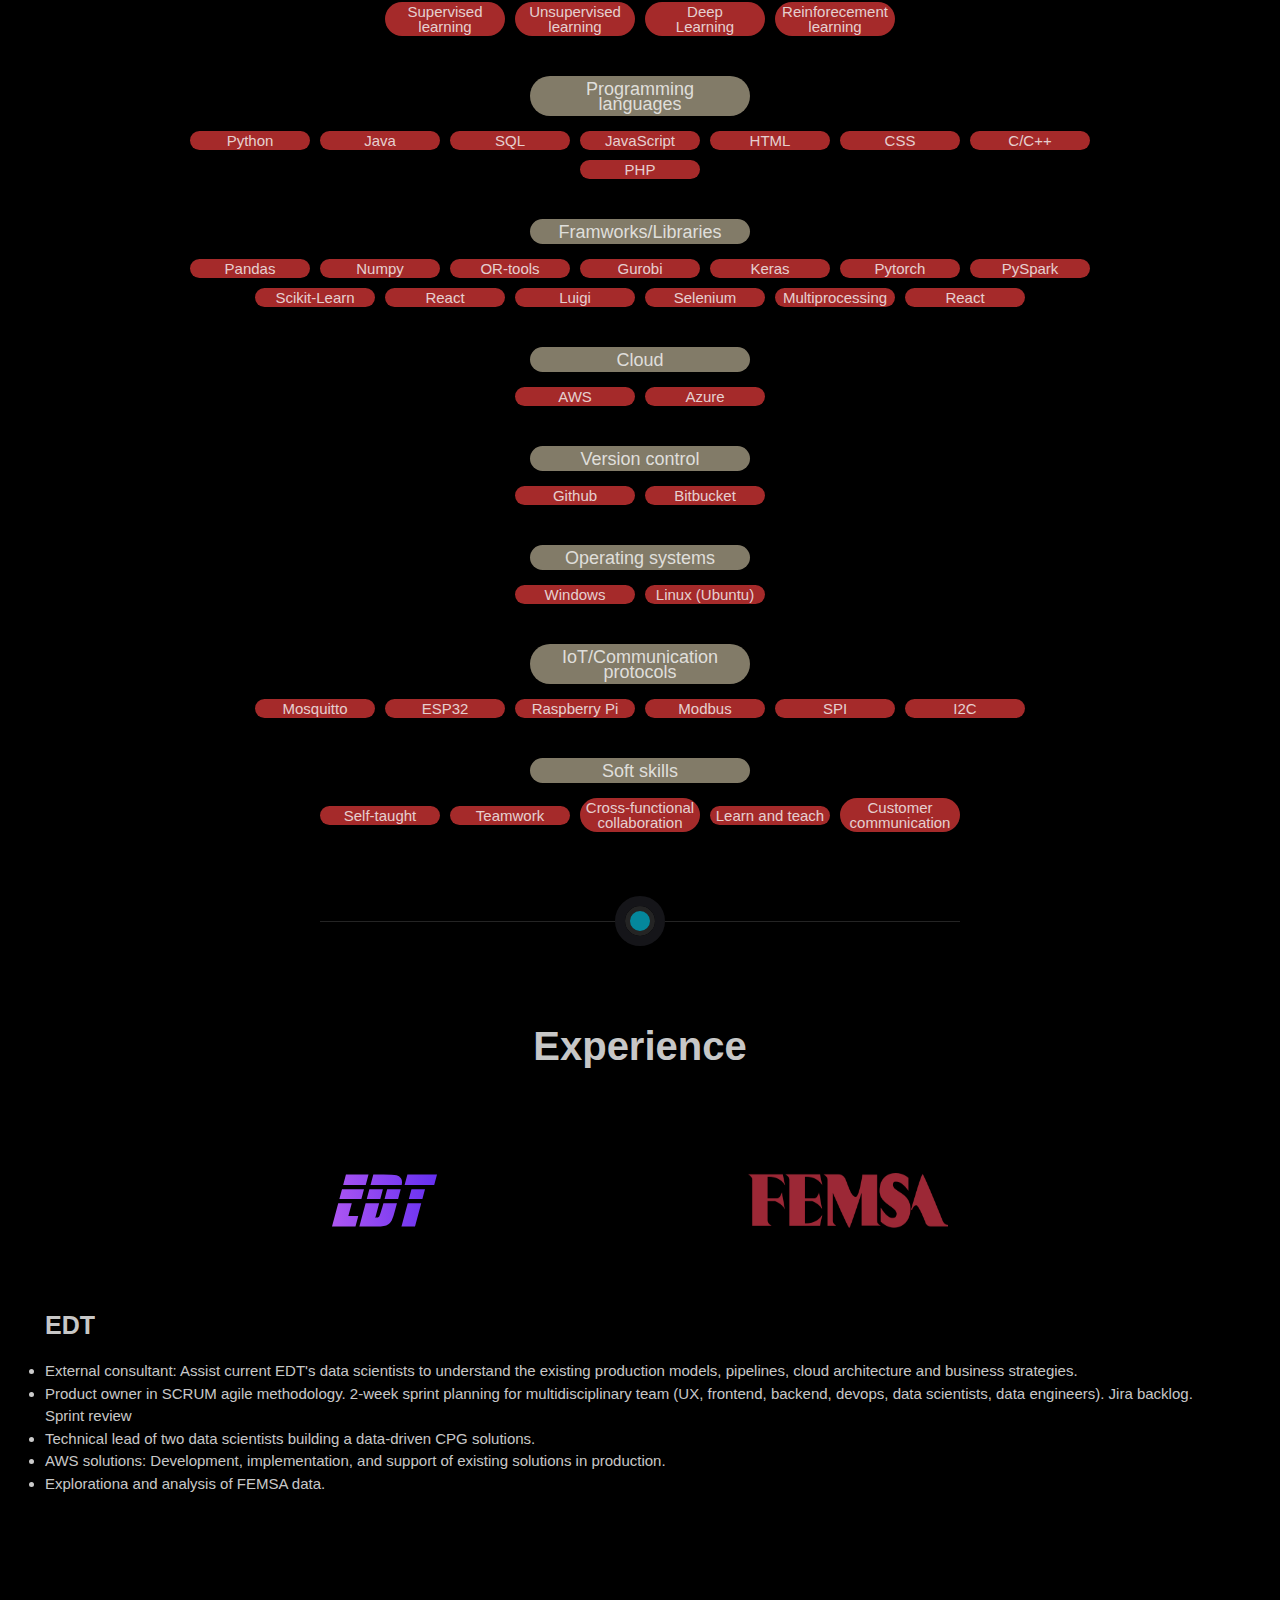
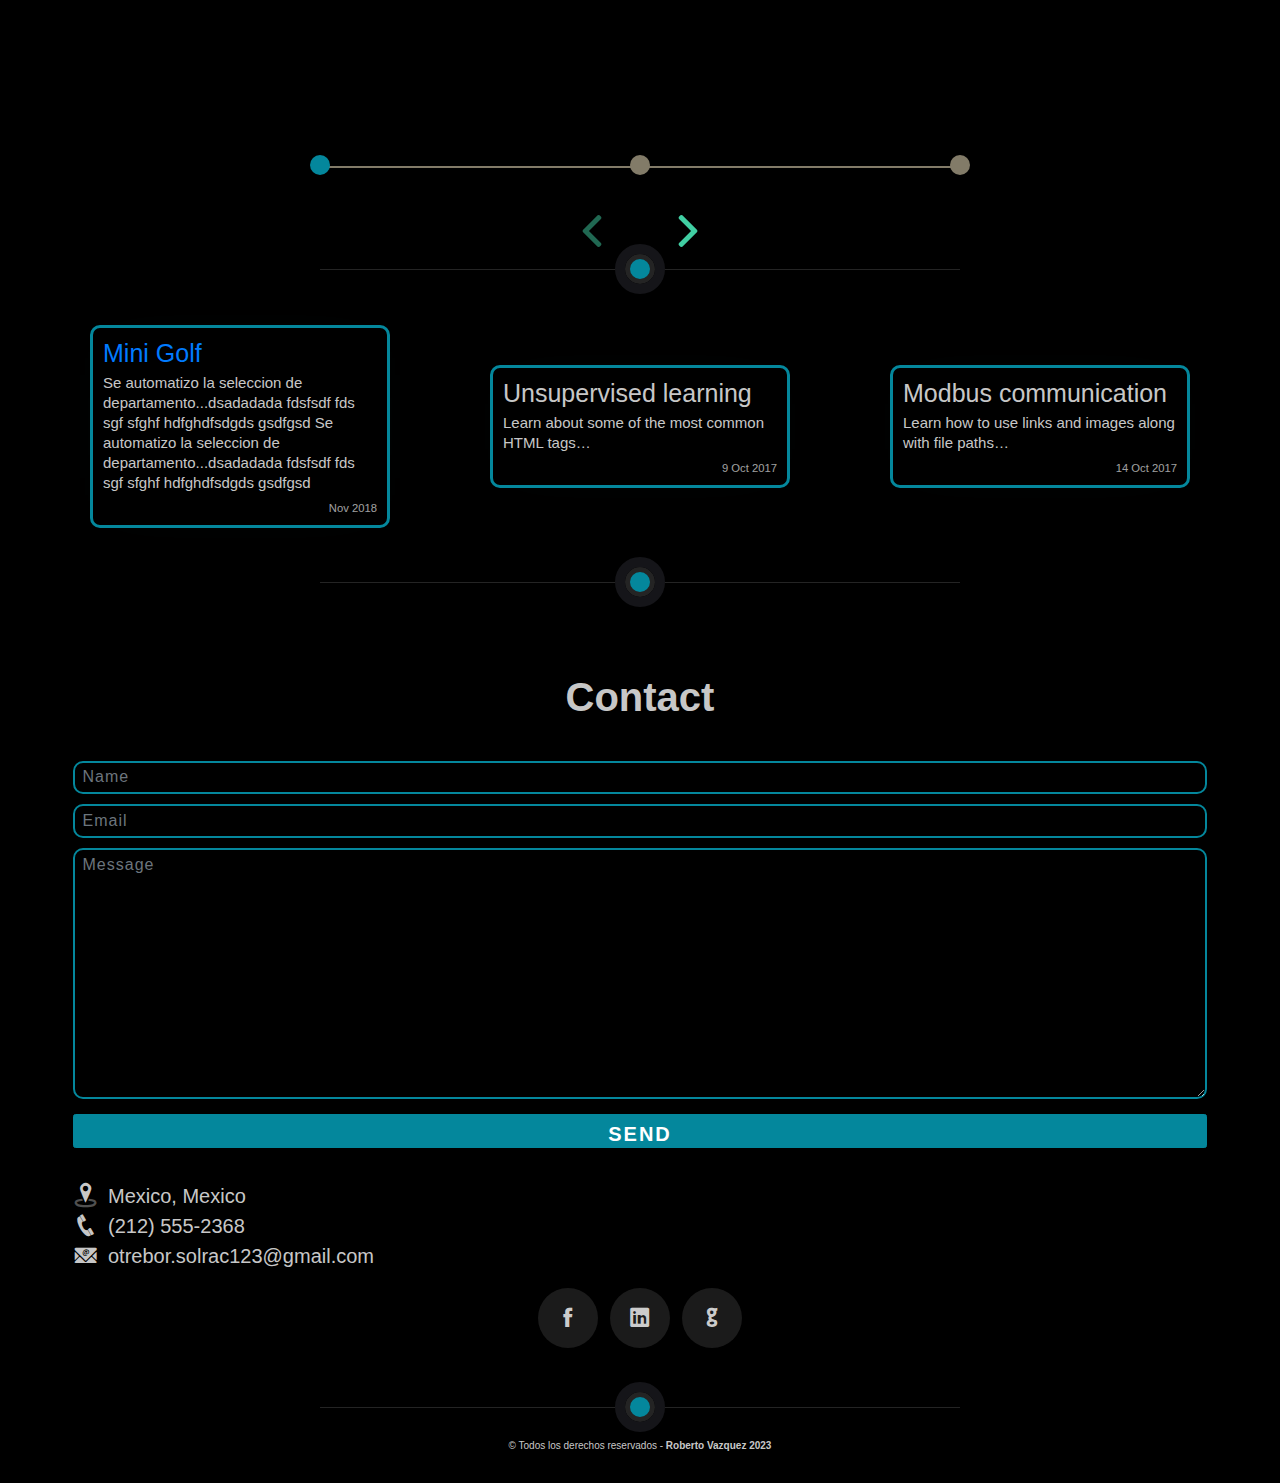
==== commit 3689fe36: "Add logos to experience section" ====
--- a/index.html
+++ b/index.html
@@ -283,27 +283,31 @@
           <input type="radio" name="film" id="input-2" />
           <input type="radio" name="film" id="input-3" />
           <div class="content">
-            <div class="experience-picture">
-              <div class="films-image">
-                <div class="films-image-wrapper">
-                  <div
-                    class="film-image"
-                    style="
-                      background-image: url(https://media.discordapp.net/attachments/935834214048362506/936037094374133880/MV5BNzVlY2MwMjktM2E4OS00Y2Y3LWE3ZjctYzhkZGM3YzA1ZWM2XkEyXkFqcGdeQXVyNzkwMjQ5NzM._V1_FMjpg_UX1000_.jpg);
-                    "
-                  ></div>
-                  <div
-                    class="film-image"
-                    style="
-                      background-image: url(https://media.discordapp.net/attachments/935834214048362506/936037095053619290/MV5BYmU1NDRjNDgtMzhiMi00NjZmLTg5NGItZDNiZjU5NTU4OTE0XkEyXkFqcGdeQXVyNzkwMjQ5NzM._V1_.jpg);
-                    "
-                  ></div>
-                  <div
-                    class="film-image"
-                    style="
-                      background-image: url(https://media.discordapp.net/attachments/935834214048362506/936037095435305010/55c53b944410859376e55edc1ae3ae5b.jpeg?width=507&height=733);
-                    "
-                  ></div>
+            <div class="experience-logos">
+              <div class="images-container">
+                <div class="image-company">
+                  <img src="img/edt.svg" alt="EDT" id="EDT-logo" />
+                  <img
+                    src="img/intelimetrica.jpg"
+                    class="inactive"
+                    alt="EDT"
+                    id="im-logo"
+                  />
+                  <img
+                    src="img/sineti.png"
+                    class="inactive"
+                    alt="Sineti"
+                    id="sineti-logo"
+                  />
+                </div>
+                <div class="image-customer">
+                  <img
+                    src="img/spring.png"
+                    class="inactive"
+                    alt="Spring Air"
+                    id="springair-logo"
+                  />
+                  <img src="img/FEMSA_Logo.png" alt="FEMSA" id="FEMSA-logo" />
                 </div>
               </div>
             </div>
@@ -387,7 +391,7 @@
               <label class="timeline-dot" for="input-2"></label>
               <label class="timeline-dot" for="input-3"></label>
               <div class="timeline-line"></div>
-            </div>            
+            </div>
           </div>
         </div>
         <div class="arrow left" id="arrow-left">
@@ -399,7 +403,7 @@
           <label for="input-1">
             <img src="img/flecha-derecha.png" />
           </label>
-        </div>        
+        </div>
       </section>
 
       <section class="projects fixed-circle" id="projects">
--- a/css/experience.css
+++ b/css/experience.css
@@ -61,7 +61,7 @@
   height: 100%;
   display: flex;
   /* background-color: red; */
-  position: absolute;
+  position: relative;
   z-index: 1;
   border-radius: 25px;
   margin: 0 auto;
@@ -70,28 +70,63 @@
 }
 
 .experience-container .timeline {
-  position: absolute;
+  /* position: absolute;
   left: 10%;
   width: 80%;
   height: 30px;
-  bottom: 0%;
+  bottom: 0%; */
+  /* max-width: 500px; */
+  /* background-color: gainsboro; */
+  position: relative;
   display: flex;
   align-items: center;
   justify-content: space-evenly;
-  /* max-width: 500px; */
-  /* background-color: gainsboro; */
-}
-.experience-container .content .experience-picture {
-  flex: 1 1 25%;
+}
+.experience-container .content .experience-logos {
   /* background-color: darkorange; */
   margin: 10px;
-  height: 35%;
+  height: 20%;
+  position: relative;
+  display: flex;
+  align-items: center;
+}
+
+#sineti-logo {
+  height: 70px;
+  width: 150px;
+}
+
+#EDT-logo {
+  height: 55px;
+  width: 105px;
+}
+
+#springair-logo {
+  height: 90px;
+  width: 90px;
+}
+
+#FEMSA-logo {
+  height: 55px;
+  width: 200px;
+}
+#im-logo {
+  height: 120px;
+  width: 120px;
+  border-radius: 50%;
+}
+
+.experience-logos .images-container {
+  width: 100%;
+  display: flex;
+  justify-content: space-evenly;
+  align-items: center;
+  /* background-color: red; */
 }
 
 .experience-container .content .experience-description {
   display: flex;
   flex-direction: column;
-  flex: 1 1 75%;
   /* background-color: blue; */
   margin: 10px;
   height: 65%;
@@ -140,29 +175,6 @@
   color: var(--just-white);
   /* background-color: blue; */
 }
-.experience-container .films-image {
-  margin: 0 auto;
-  position: relative;
-  overflow: hidden;
-  width: 100%;
-  height: 30%;
-}
-
-.experience-container .films-image-wrapper {
-  position: absolute;
-  width: 100%;
-  height: 100%;
-  left: 0;
-  display: flex;
-  transition: var(--transition-time) ease all;
-}
-.experience-container .film-image {
-  position: relative;
-  height: 100%;
-  flex: 1 1 33.33%;
-  width: 33.33%;
-  background-size: 130%;
-}
 
 .experience-container .timeline-line:before {
   content: "";
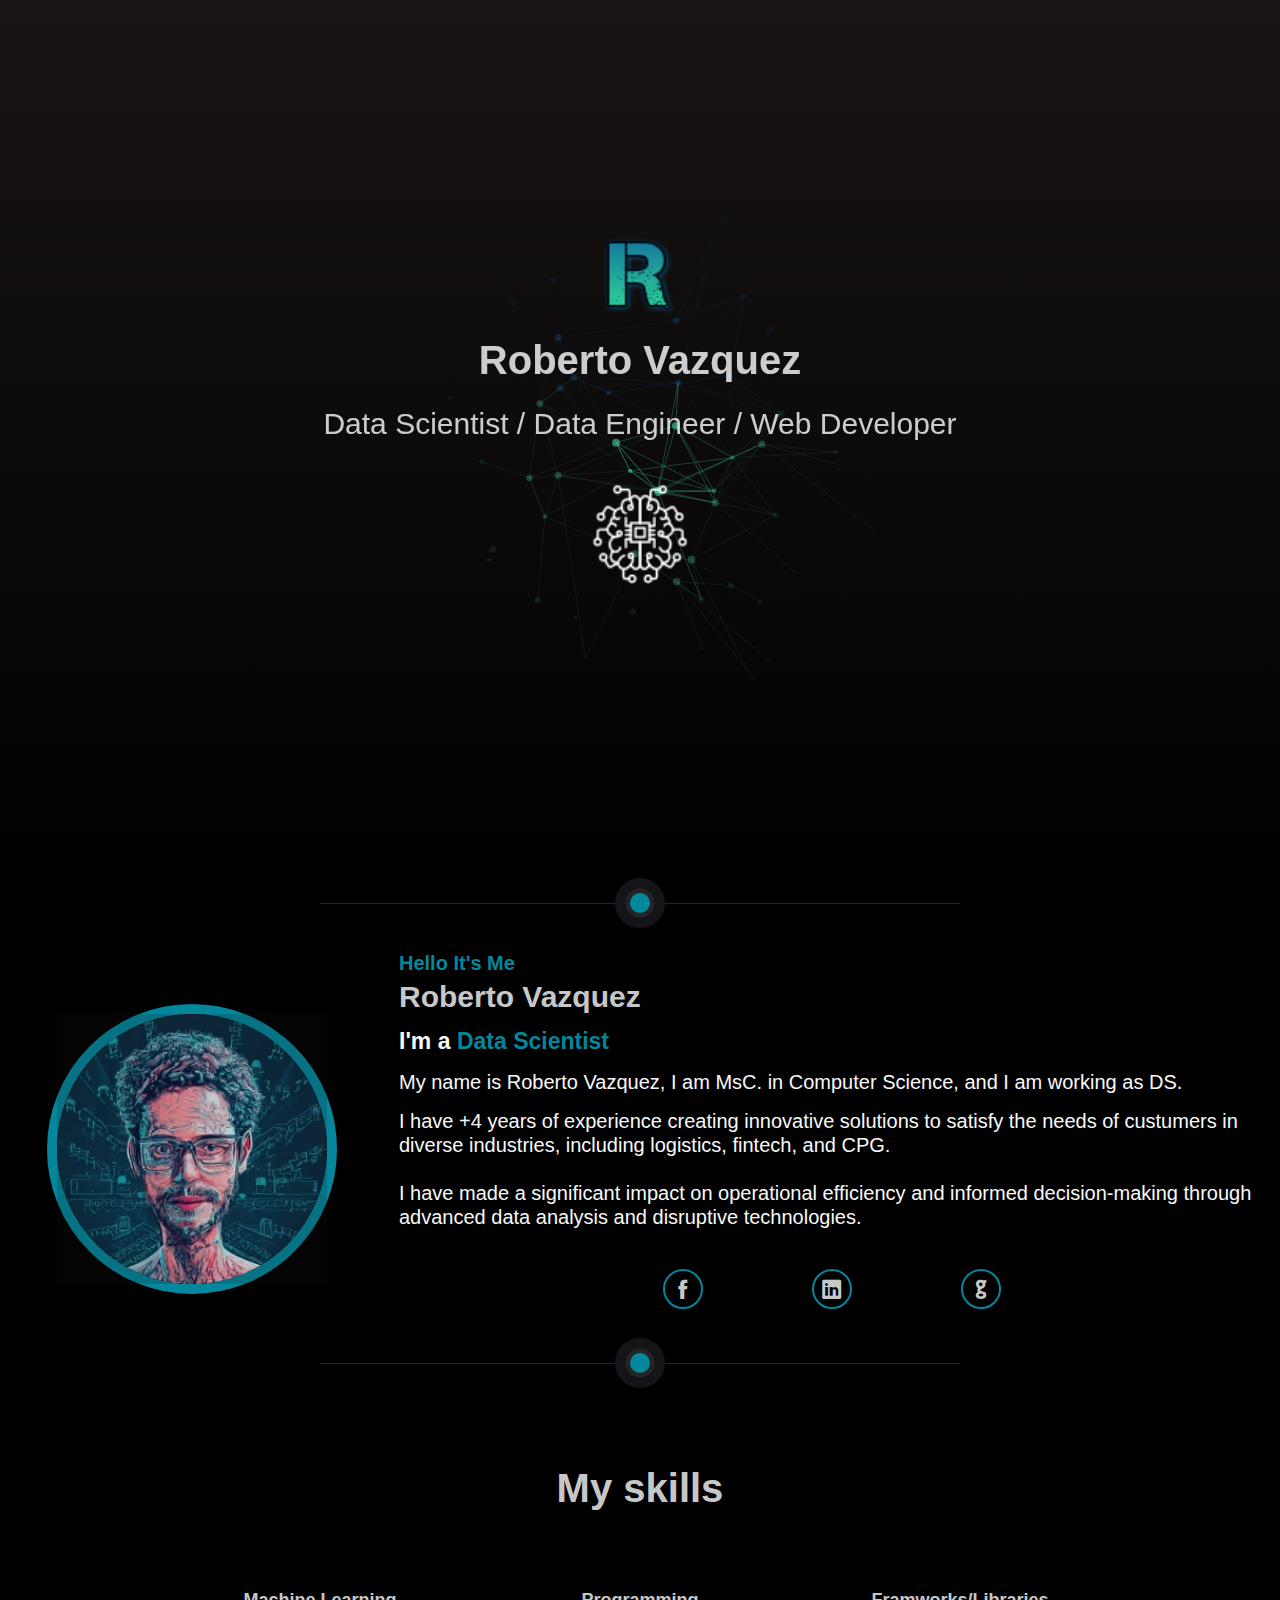
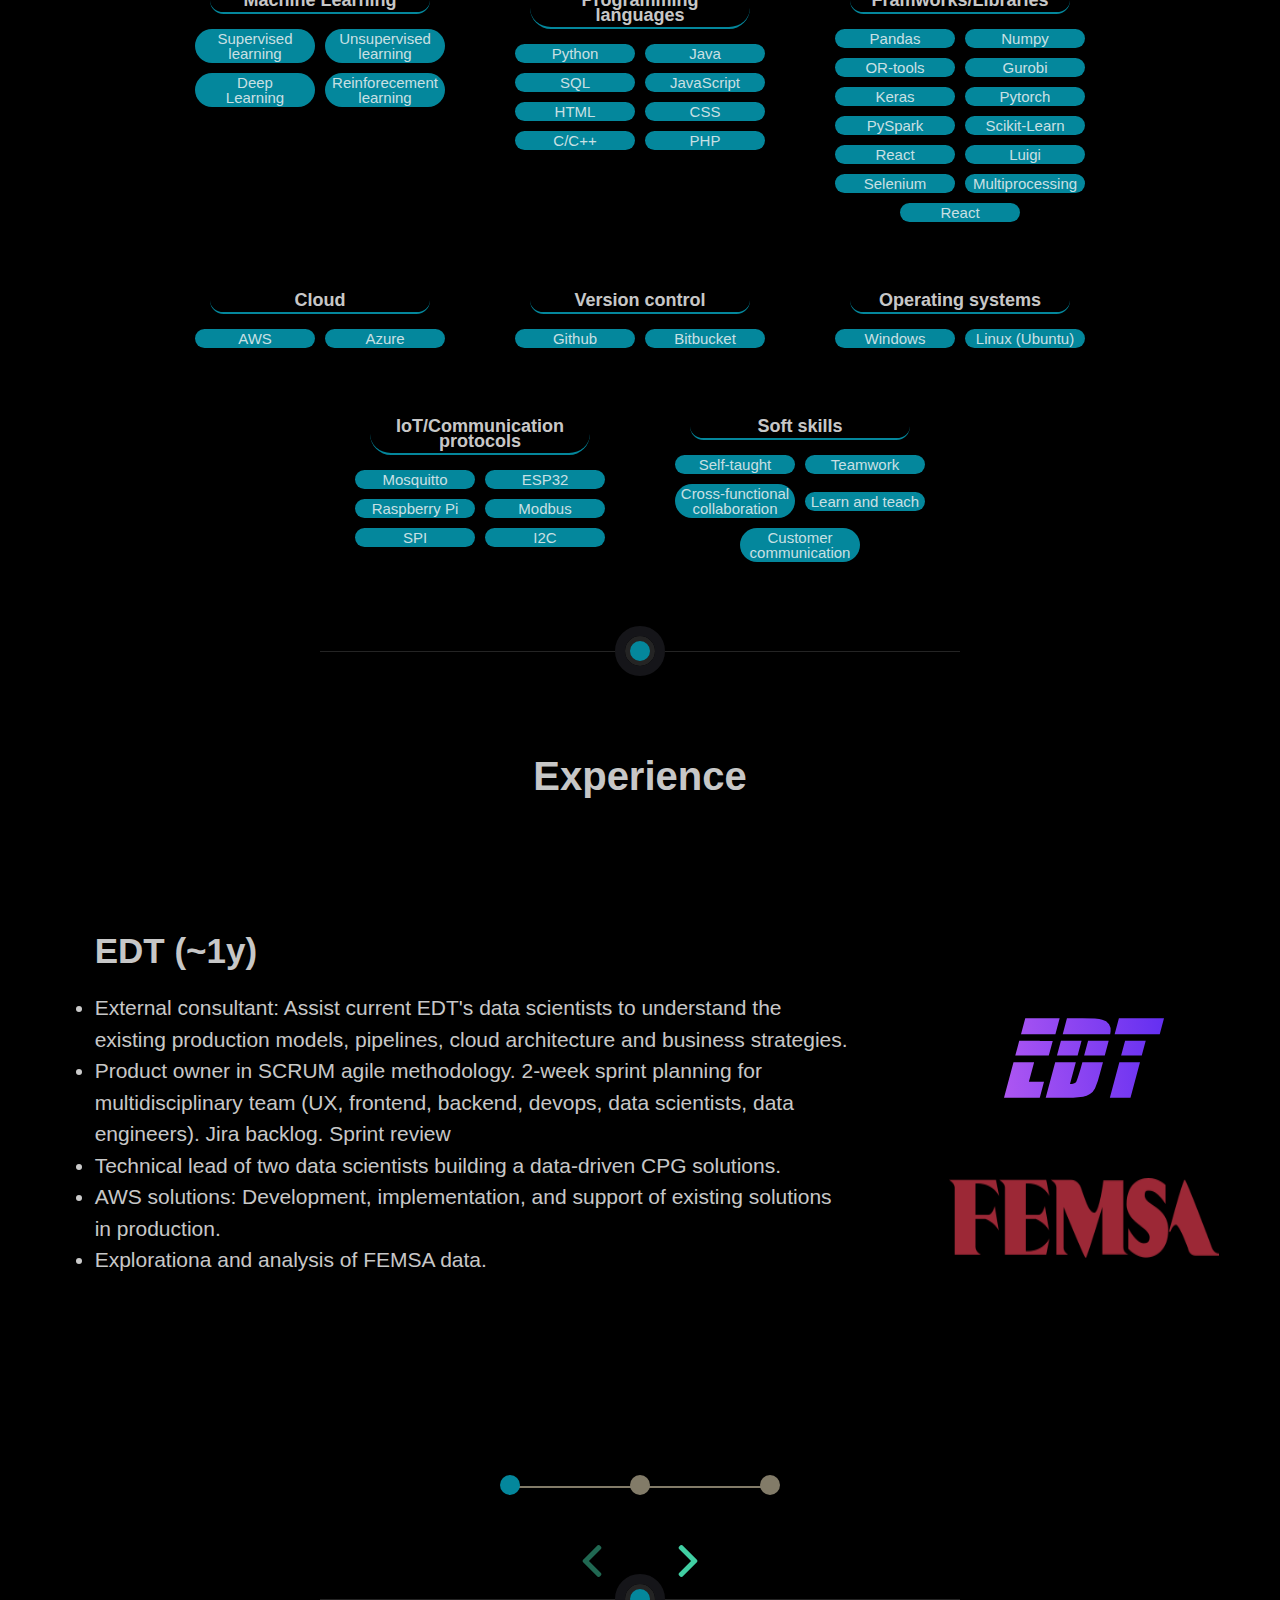
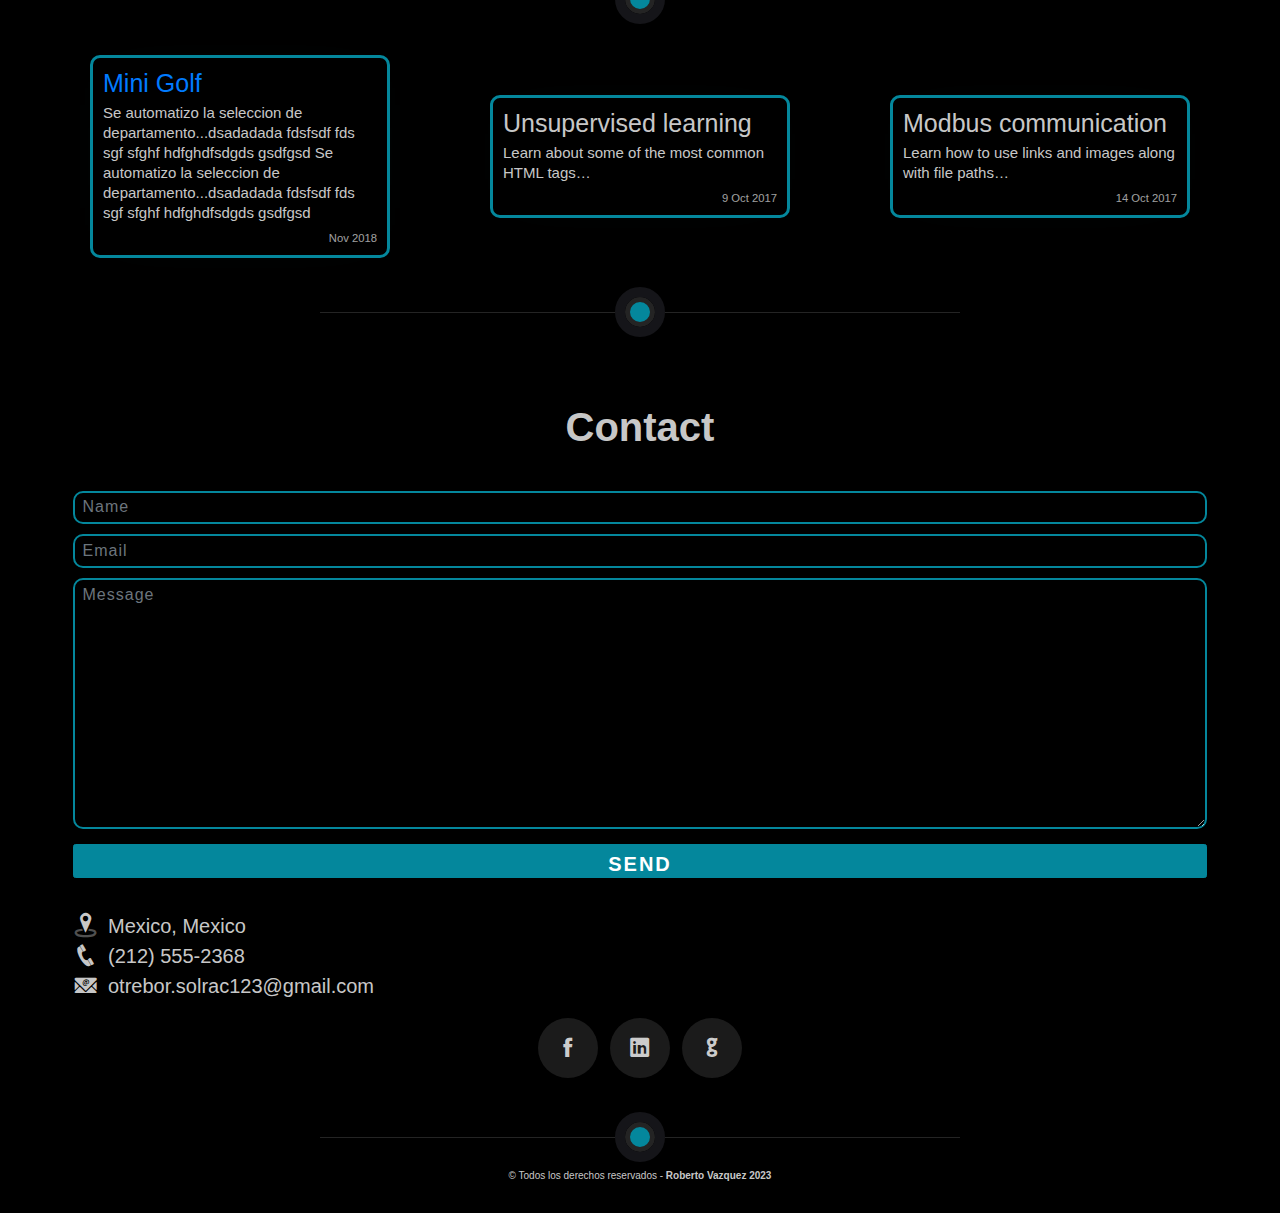
==== commit 7615ede7: "experience responsive feature" ====
--- a/index.html
+++ b/index.html
@@ -315,7 +315,7 @@
               <div class="films-info">
                 <div class="film-info" id="exp-info-1">
                   <div class="icon"></div>
-                  <h2 class="title">EDT</h2>
+                  <h2 class="title">EDT (~1y)</h2>
                   <ul class="description">
                     <li>
                       External consultant: Assist current EDT's data scientists
@@ -341,7 +341,7 @@
                 </div>
                 <div class="film-info inactive" id="exp-info-2">
                   <div class="icon"></div>
-                  <h2 class="title">Intelimetrica</h2>
+                  <h2 class="title">Intelimetrica (+2y)</h2>
                   <ul class="description">
                     <li>
                       Routes optimization : Algorithm development to solve the
@@ -360,7 +360,7 @@
                 </div>
                 <div class="film-info inactive" id="exp-info-3">
                   <div class="icon"></div>
-                  <h2 class="title">Sineti</h2>
+                  <h2 class="title">Sineti (+2y)</h2>
                   <ul class="description">
                     <li>
                       SAP MII consultant: Implementation of SAP MII at Sprint
--- a/css/skills.css
+++ b/css/skills.css
@@ -15,12 +15,14 @@
 .skills .skills-list {
   width: 80%;
   margin: 0 auto;
-  display: block;
+  display: flex;
   justify-content: center;
+  flex-wrap: wrap;
+  align-items: flex-start;
   position: relative;
 }
 .skills-list .list-container {
-  width: 100%;
+  width: 320px;
   display: flex;
   justify-content: center;
   flex-direction: column;
@@ -37,13 +39,15 @@
   text-align: center;
   line-height: 15px;
   font-size: 1.8rem;
-  background-color: var(--grey);
+  /* background-color: var(--grey); */
+  border-bottom: 2px solid var(--warm-blue);
+  font-weight: 700;
   width: 220px;
   margin-bottom: 10px;
 }
 
 .skills-list .list-elements-container {
-  width: 100%;
+  max-width: 350px;
   display: flex;
   align-items: center;
   justify-content: center;
@@ -65,10 +69,18 @@
 }
 
 .skills-list .list-elements li {
-  background-color: brown;
+  background-color:  var(--warm-blue);
   border-radius: 25px;
   padding: 2px;
   margin: 5px;
   width: 120px;
   text-align: center;
+  font-weight: 500;
 }
+
+
+.skills-list .list-elements li:hover {
+    background-color: #34585a ;
+    transform: scale(1.4);
+    font-weight: 700;
+  }--- a/css/experience.css
+++ b/css/experience.css
@@ -200,7 +200,92 @@
   background: var(--warm-blue);
 }
 
-/* .experience-container #input-4:checked ~ .content .timeline-line:before {
-  width: 100%;
-  background: var(--warm-blue);
-} */
+@media (min-width: 450px) and (max-width: 650px) {
+  .experience-container .film-info .description {
+    font-size: 1.9rem;
+  }
+}
+
+@media (min-width: 651px) and (max-width: 900px) {
+  .experience-container .film-info .description {
+    font-size: 2.1rem;
+  }
+}
+
+@media (min-width: 901px) {
+  .experience-container .content {
+    position: relative;
+    width: 100%;
+    height: 100%;
+    display: flex;
+    flex-direction: row;
+    flex-wrap: wrap;
+    justify-content: space-evenly;
+    align-items: center;
+    /* background-color: blue; */
+    z-index: 1;
+    margin: 0 auto;
+  }
+
+  .experience-container .content .experience-description {
+    display: flex;
+    flex-direction: column;
+    /* background-color: red; */
+    margin: 10px;
+    width: 65%;
+    position: relative;
+  }
+
+  .experience-container .content .experience-logos {
+    /* background-color: darkorange; */
+    order: 2;
+    width: 20%;
+    height: 400px;
+    position: relative;
+  }
+
+  .experience-container .content .timeline {
+    order: 3;
+    width: 500px;
+  }
+
+  .experience-container .film-info .description {
+    font-size: 2.1rem;
+  }
+
+  .experience-logos .images-container {
+    width: 100%;
+    height: 100%;
+    display: flex;
+    flex-direction: column;
+    justify-content: space-evenly;
+    align-items: center;
+  }
+  .experience-container .film-info .title {
+    font-size: 3.5rem;
+  }  
+  #sineti-logo {
+    height: 80px;
+    width: 190px;
+  }
+
+  #EDT-logo {
+    height: 80px;
+    width: 160px;
+  }
+
+  #springair-logo {
+    height: 150px;
+    width: 150px;
+  }
+
+  #FEMSA-logo {
+    height: 80px;
+    width: 270px;
+  }
+  #im-logo {
+    height: 170px;
+    width: 170px;
+    border-radius: 50%;
+  }
+}
